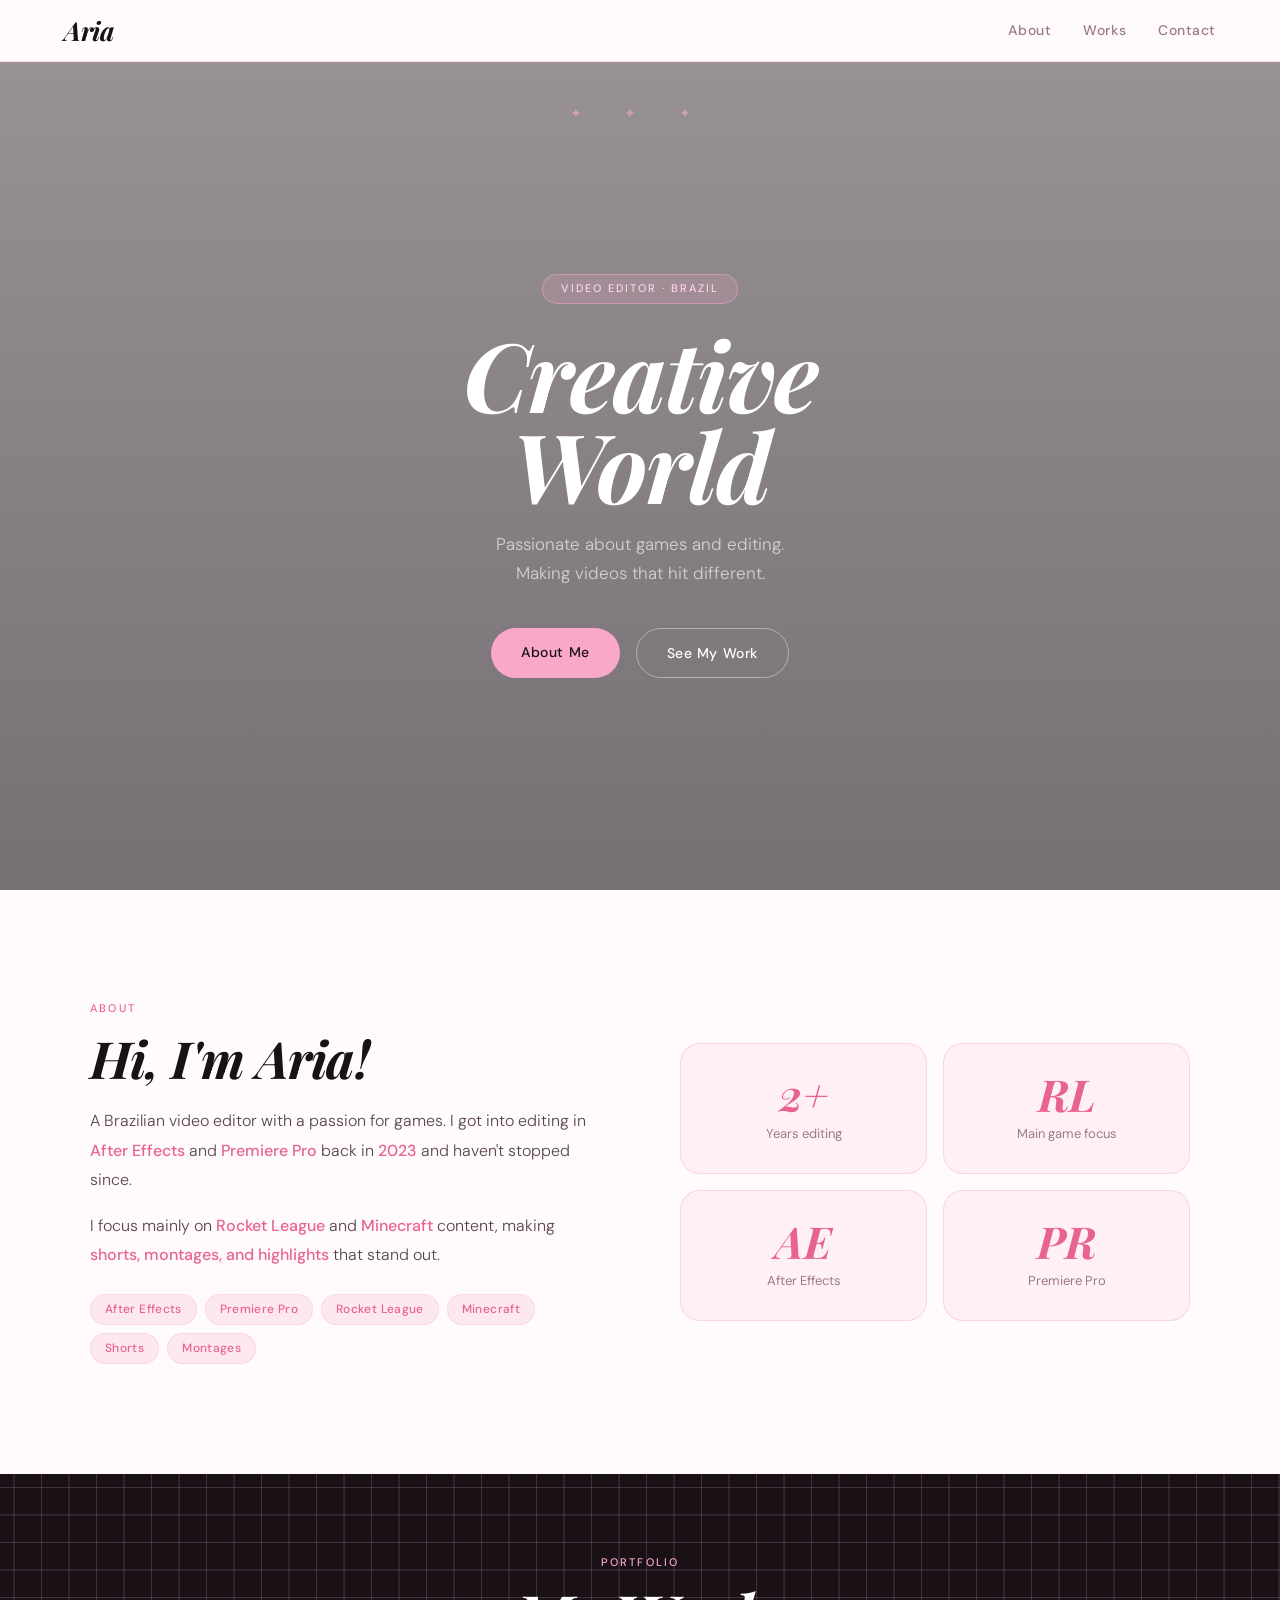
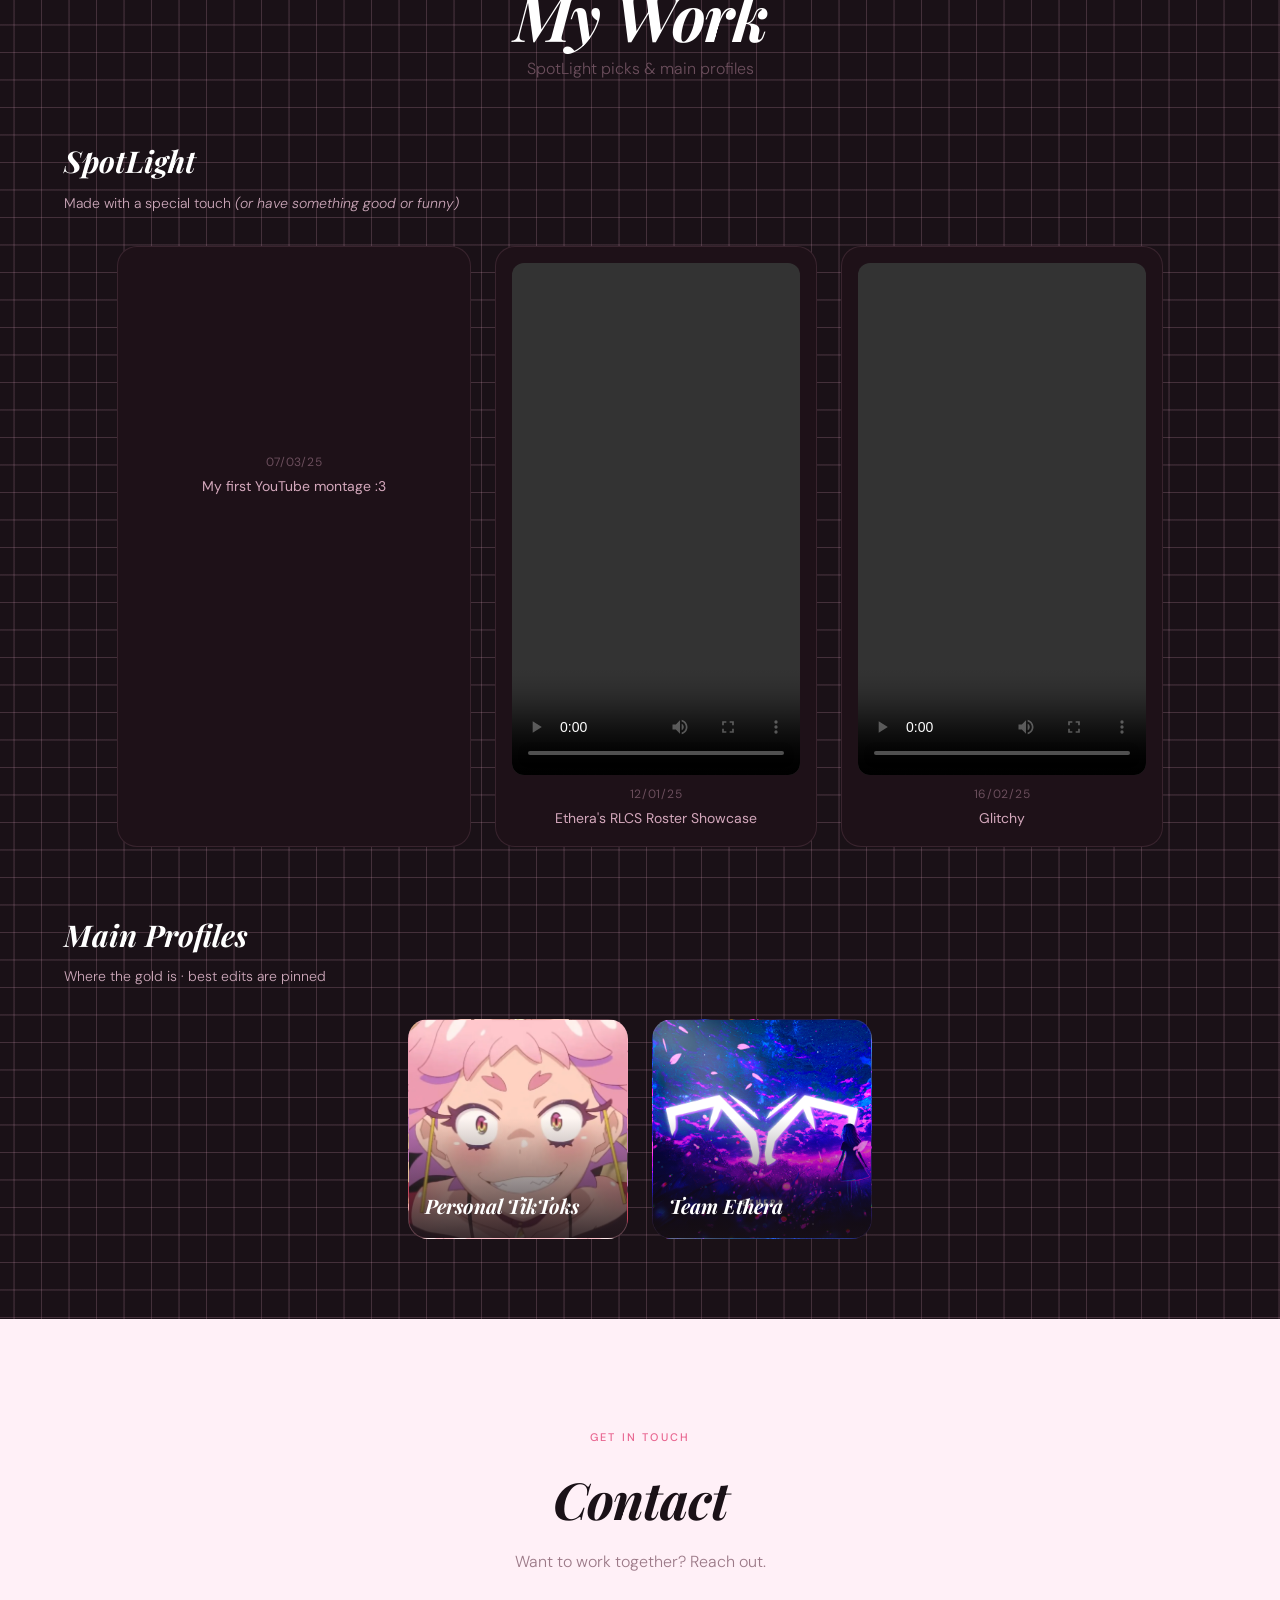
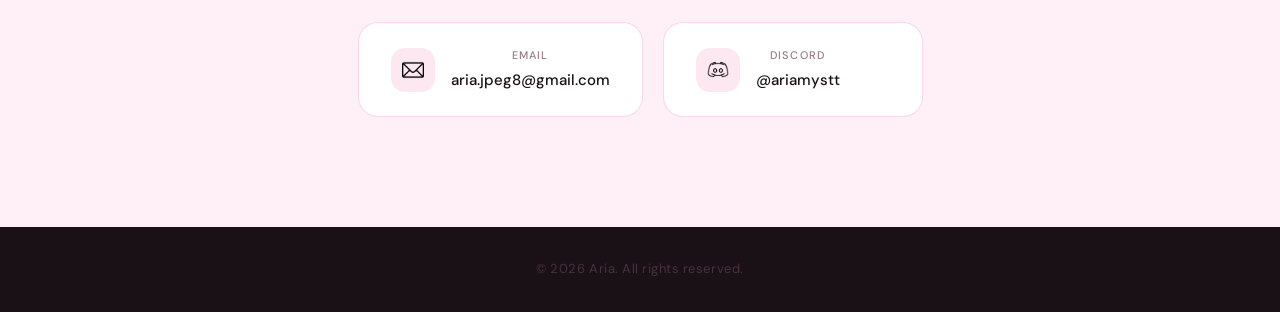
==== index.html @ 8d5d4ba6 "Fix title formatting in index.html and add new video files for personal projects" ====
<!DOCTYPE html>
<html lang="en">
<head>
  <meta charset="UTF-8">
  <meta name="viewport" content="width=device-width, initial-scale=1.0">
  <link rel="stylesheet" href="styles.css">
  <link href="https://fonts.googleapis.com/css2?family=Playfair+Display:ital,wght@0,400;0,700;1,400;1,700&family=DM+Sans:wght@300;400;500&display=swap" rel="stylesheet">
  <title>Aria - Video Editor Portfolio</title>
  <script defer src="app.js"></script>
</head>
<body>

  <nav>
    <span class="nav-logo">Aria</span>
    <div class="nav-links">
      <a href="#about">About</a>
      <a href="#works">Works</a>
      <a href="#contact">Contact</a>
    </div>
  </nav>

  <!-- HERO -->
  <section id="hero">
    <div class="hero-content">
      <span class="hero-eyebrow">Video Editor · Brazil</span>
      <h1>Creative<br><em>World</em></h1>
      <p>Passionate about games and editing.<br>Making videos that hit different.</p>
      <div class="hero-btns">
        <a href="#about" class="btn-primary">About Me</a>
        <a href="#works" class="btn-outline">See My Work</a>
      </div>
    </div>
  </section>

  <!-- ABOUT -->
  <section id="about">
    <div class="about-grid">
      <div class="about-text">
        <div class="section-label">About</div>
        <h2>Hi, I'm <em>Aria!</em></h2>
        <p>A Brazilian video editor with a passion for games. I got into editing in <strong>After Effects</strong> and <strong>Premiere Pro</strong> back in <strong>2023</strong> and haven't stopped since.</p>
        <p>I focus mainly on <strong>Rocket League</strong> and <strong>Minecraft</strong> content, making <strong>shorts, montages, and highlights</strong> that stand out.</p>
        <div class="about-tags">
          <span class="tag">After Effects</span>
          <span class="tag">Premiere Pro</span>
          <span class="tag">Rocket League</span>
          <span class="tag">Minecraft</span>
          <span class="tag">Shorts</span>
          <span class="tag">Montages</span>
        </div>
      </div>
      <div class="about-stats">
        <div class="stat-card">
          <div class="stat-num">2+</div>
          <div class="stat-label">Years editing</div>
        </div>
        <div class="stat-card">
          <div class="stat-num"><em>RL</em></div>
          <div class="stat-label">Main game focus</div>
        </div>
        <div class="stat-card">
          <div class="stat-num"><em>AE</em></div>
          <div class="stat-label">After Effects</div>
        </div>
        <div class="stat-card">
          <div class="stat-num"><em>PR</em></div>
          <div class="stat-label">Premiere Pro</div>
        </div>
      </div>
    </div>
  </section>

  <!-- WORKS -->
  <section id="works">

    <div class="works-header">
      <div class="section-label">Portfolio</div>
      <h2><em>My Work</em></h2>
      <p>SpotLight picks &amp; main profiles</p>
    </div>

    <!-- spotlight -->
    <div id="spotlight">
      <div class="spotlight-title"><em>SpotLight</em></div>
      <div class="spotlight-sub">Made with a special touch <em>(or have something good or funny)</em></div>
      <div class="videos-row">

        <div class="video-card">
          <iframe width="320" height="180"
            src="https://www.youtube.com/embed/_9OwTbi3t78?si=-EkUaDDNgH8vg-1v"
            title="YouTube video" frameborder="0"
            allow="accelerometer;autoplay;clipboard-write;encrypted-media;gyroscope;picture-in-picture"
            allowfullscreen></iframe>
          <div class="date">07/03/25</div>
          <div class="desc">My first YouTube montage :3</div>
        </div>

        <div class="video-card">
          <video width="288" height="512" controls>
            <source src="https://github.com/aria-jpeg/video-editing-portifolio/raw/refs/heads/main/resources/rl-vids/ethera/12-01-25.mp4">
          </video>
          <div class="date">12/01/25</div>
          <div class="desc">Ethera's RLCS Roster Showcase</div>
        </div>

        <div class="video-card">
          <video width="288" height="512" controls>
            <source src="https://github.com/aria-jpeg/editor-portfolio/raw/refs/heads/main/resources/rl-vids/personal/16-02-25.mp4">
          </video>
          <div class="date">16/02/25</div>
          <div class="desc">Glitchy</div>
        </div>

      </div>
    </div>

    <!-- profiles -->
    <div class="profiles-section">
      <div class="profiles-title"><em>Main Profiles</em></div>
      <div class="profiles-sub">Where the gold is · best edits are pinned</div>
      <div class="profiles-row">
        <a href="works/rl/personal.html" class="profile-btn" style="background-image:url(images/pfp.png)">
          <span class="profile-label">Personal TikToks</span>
        </a>
        <a href="works/rl/ethera.html" class="profile-btn" style="background-image:url(images/ethera_icon.png)">
          <span class="profile-label">Team Ethera</span>
        </a>
      </div>
    </div>

  </section>

  <!-- CONTACT -->
  <section id="contact">
    <div class="section-label">Get in touch</div>
    <h2><em>Contact</em></h2>
    <p class="contact-sub">Want to work together? Reach out.</p>
    <div class="contact-cards">

      <div class="contact-card">
        <div class="contact-icon">
          <img src="images/mail.png" alt="Email icon">
        </div>
        <div class="contact-info">
          <div class="label">Email</div>
          <div class="value">aria.jpeg8@gmail.com</div>
        </div>
      </div>

      <div class="contact-card">
        <div class="contact-icon">
          <img src="images/discord.webp" alt="Discord icon">
        </div>
        <div class="contact-info">
          <div class="label">Discord</div>
          <div class="value">@ariamystt</div>
        </div>
      </div>

    </div>
  </section>

  <footer>
    <p>&copy; <span id="yr"></span> Aria. All rights reserved.</p>
  </footer>

  <script>document.getElementById('yr').textContent = new Date().getFullYear();</script>

</body>
</html>
---- styles.css ----
@import url('https://fonts.googleapis.com/css2?family=Playfair+Display:ital,wght@0,400;0,700;1,400;1,700&family=DM+Sans:wght@300;400;500&display=swap');

*{margin:0;padding:0;box-sizing:border-box}

:root{
  --pink:#f9a8c9;
  --pink-soft:#fde8f2;
  --pink-deep:#e8648f;
  --pink-pale:#fff0f7;
  --black:#1a1117;
  --black2:#2e2029;
  --white:#fffbfd;
  --grid-color:rgba(233,170,200,0.2);
  --text-muted:#9c7a88;
}

body{
  font-family:'DM Sans',sans-serif;
  background:var(--white);
  color:var(--black);
  overflow-x:hidden;
  line-height:1.6;
}

/* ── NAV ─────────────────────────────────────────────── */

nav{
  position:sticky;
  top:0;
  z-index:100;
  background:rgba(255,251,253,0.92);
  backdrop-filter:blur(12px);
  border-bottom:1px solid rgba(249,168,201,0.35);
  display:flex;
  align-items:center;
  justify-content:space-between;
  padding:0 5%;
  height:62px;
}

.nav-logo{
  font-family:'Playfair Display',serif;
  font-style:italic;
  font-size:26px;
  font-weight:700;
  color:var(--black);
  letter-spacing:-0.5px;
}

.nav-links{
  display:flex;
  gap:2rem;
  align-items:center;
}

.nav-links a{
  color:var(--text-muted);
  font-size:14px;
  font-weight:500;
  text-decoration:none;
  letter-spacing:.04em;
  transition:color .2s;
}

.nav-links a:hover{color:var(--pink-deep)}

/* ── HERO ────────────────────────────────────────────── */

#hero{
  min-height:92vh;
  display:flex;
  align-items:center;
  justify-content:center;
  text-align:center;
  background:url('https://github.com/aria-jpeg/video-editing-portifolio/raw/refs/heads/main/images/hero-1.gif') no-repeat center center/cover;
  position:relative;
}

#hero::after{
  content:'';
  position:absolute;
  inset:0;
  background:linear-gradient(to bottom,rgba(26,17,23,.45) 0%,rgba(26,17,23,.6) 100%);
}

/* decorative bow / sparkle dots */
#hero::before{
  content:'✦  ✦  ✦';
  position:absolute;
  top:2.5rem;
  left:50%;
  transform:translateX(-50%);
  color:rgba(249,168,201,.6);
  font-size:14px;
  letter-spacing:1.2rem;
  z-index:1;
}

.hero-content{
  position:relative;
  z-index:1;
  max-width:780px;
  padding:2rem;
}

.hero-eyebrow{
  display:inline-block;
  background:rgba(249,168,201,.18);
  border:1px solid rgba(249,168,201,.5);
  color:#fcd5e9;
  font-size:11px;
  font-weight:500;
  letter-spacing:.18em;
  text-transform:uppercase;
  padding:5px 18px;
  border-radius:100px;
  margin-bottom:1.5rem;
}

.hero-content h1{
  font-family:'Playfair Display',serif;
  font-style:italic;
  font-size:clamp(44px,8vw,96px);
  font-weight:700;
  color:#fff;
  line-height:.95;
  margin-bottom:1.25rem;
  letter-spacing:-2px;
}

.hero-content p{
  font-size:17px;
  color:rgba(255,255,255,.65);
  margin-bottom:2.5rem;
  font-weight:300;
  line-height:1.7;
}

.hero-btns{
  display:flex;
  gap:1rem;
  justify-content:center;
  flex-wrap:wrap;
}

.btn-primary{
  background:var(--pink);
  color:var(--black);
  border:none;
  padding:13px 30px;
  border-radius:100px;
  font-family:'DM Sans',sans-serif;
  font-weight:500;
  font-size:14px;
  letter-spacing:.04em;
  cursor:pointer;
  transition:all .2s;
  text-decoration:none;
  display:inline-block;
}

.btn-primary:hover{
  background:var(--pink-deep);
  color:#fff;
  transform:translateY(-2px);
}

.btn-outline{
  background:transparent;
  color:#fff;
  border:1px solid rgba(255,255,255,.4);
  padding:13px 30px;
  border-radius:100px;
  font-family:'DM Sans',sans-serif;
  font-weight:500;
  font-size:14px;
  letter-spacing:.04em;
  cursor:pointer;
  transition:all .2s;
  text-decoration:none;
  display:inline-block;
}

.btn-outline:hover{
  border-color:var(--pink);
  color:var(--pink);
  transform:translateY(-2px);
}

/* ── ABOUT ───────────────────────────────────────────── */

#about{
  padding:110px 5%;
  background:var(--white);
}

.section-label{
  font-size:11px;
  font-weight:500;
  letter-spacing:.2em;
  text-transform:uppercase;
  color:var(--pink-deep);
  margin-bottom:.75rem;
}

.about-grid{
  display:grid;
  grid-template-columns:1fr 1fr;
  gap:5rem;
  align-items:center;
  max-width:1100px;
  margin:0 auto;
}

.about-text h2{
  font-family:'Playfair Display',serif;
  font-style:italic;
  font-size:clamp(34px,4vw,56px);
  font-weight:700;
  letter-spacing:-1px;
  margin-bottom:1.25rem;
  line-height:1.1;
  color:var(--black);
}

.about-text p{
  font-size:16px;
  line-height:1.85;
  color:#5a4450;
  margin-bottom:1rem;
  font-weight:300;
}

.about-text strong{
  color:var(--pink-deep);
  font-weight:500;
}

.about-tags{
  display:flex;
  flex-wrap:wrap;
  gap:.5rem;
  margin-top:1.5rem;
}

.tag{
  background:var(--pink-soft);
  color:var(--pink-deep);
  font-size:12px;
  font-weight:500;
  padding:5px 14px;
  border-radius:100px;
  letter-spacing:.03em;
  border:1px solid rgba(232,100,143,.15);
}

.about-stats{
  display:grid;
  grid-template-columns:1fr 1fr;
  gap:1rem;
}

.stat-card{
  background:var(--pink-pale);
  border:1px solid rgba(249,168,201,.4);
  border-radius:20px;
  padding:1.75rem 1.5rem;
  text-align:center;
}

.stat-num{
  font-family:'Playfair Display',serif;
  font-style:italic;
  font-size:44px;
  font-weight:700;
  color:var(--pink-deep);
  line-height:1;
}

.stat-label{
  font-size:13px;
  color:var(--text-muted);
  margin-top:.5rem;
  font-weight:400;
}

/* ── WORKS ───────────────────────────────────────────── */

#works{
  background:var(--black);
  background-image:
    linear-gradient(0deg,transparent 24%,var(--grid-color) 25%,var(--grid-color) 26%,transparent 27%,transparent 74%,var(--grid-color) 75%,var(--grid-color) 76%,transparent 77%,transparent),
    linear-gradient(90deg,transparent 24%,var(--grid-color) 25%,var(--grid-color) 26%,transparent 27%,transparent 74%,var(--grid-color) 75%,var(--grid-color) 76%,transparent 77%,transparent);
  background-size:55px 55px;
  padding:80px 5%;
}

.works-header{
  text-align:center;
  margin-bottom:3.5rem;
}

.works-header .section-label{color:var(--pink)}

.works-header h2{
  font-family:'Playfair Display',serif;
  font-style:italic;
  font-size:clamp(38px,5vw,68px);
  font-weight:700;
  color:#fff;
  letter-spacing:-1.5px;
  margin-bottom:.5rem;
  line-height:1;
}

.works-header p{
  color:#6b4e5c;
  font-size:16px;
  font-weight:300;
}

/* spotlight */

#spotlight{margin-bottom:4rem}

.spotlight-title{
  color:#fff;
  font-family:'Playfair Display',serif;
  font-style:italic;
  font-size:30px;
  font-weight:700;
  margin-bottom:.4rem;
}

.spotlight-sub{
  color:#cea9bb;
  font-size:14px;
  margin-bottom:2rem;
  font-weight:300;
}

.videos-row{
  display:flex;
  flex-wrap:wrap;
  justify-content:center;
  gap:1.5rem;
}

.video-card{
  background:#1e1118;
  border:1px solid rgba(249,168,201,.12);
  border-radius:20px;
  padding:1rem;
  text-align:center;
  transition:transform .3s,border-color .3s;
}

.video-card:hover{
  transform:translateY(-5px);
  border-color:rgba(249,168,201,.5);
}

.video-card iframe,
.video-card video{
  border-radius:12px;
  display:block;
}

.video-card .date{
  color:#6b4e5c;
  font-size:12px;
  margin-top:.6rem;
  letter-spacing:.06em;
}

.video-card .desc{
  color:#d4a8bc;
  font-size:14px;
  font-weight:400;
  margin-top:.2rem;
}

/* profiles */

.profiles-title{
  color:#fff;
  font-family:'Playfair Display',serif;
  font-style:italic;
  font-size:30px;
  font-weight:700;
  margin-bottom:.4rem;
}

.profiles-sub{
  color:#cea9bb;
  font-size:14px;
  margin-bottom:2rem;
  font-weight:300;
}

.profiles-row{
  display:flex;
  flex-wrap:wrap;
  justify-content:center;
  gap:1.5rem;
}

.profile-btn{
  width:220px;
  height:220px;
  border-radius:20px;
  border:1px solid rgba(249,168,201,.15);
  background-size:cover;
  background-position:center;
  display:flex;
  align-items:flex-end;
  cursor:pointer;
  overflow:hidden;
  position:relative;
  transition:transform .3s,border-color .3s;
  text-decoration:none;
}

.profile-btn::before{
  content:'';
  position:absolute;
  inset:0;
  background:linear-gradient(to top,rgba(26,17,23,.85) 0%,transparent 55%);
  z-index:0;
  transition:opacity .3s;
}

.profile-btn:hover{
  transform:scale(1.05);
  border-color:var(--pink);
}

.profile-label{
  position:relative;
  z-index:1;
  width:100%;
  padding:1rem;
  color:#fff;
  font-family:'Playfair Display',serif;
  font-style:italic;
  font-weight:700;
  font-size:20px;
}

/* ── CONTACT ─────────────────────────────────────────── */

#contact{
  padding:110px 5%;
  text-align:center;
  background:var(--pink-pale);
}

#contact h2{
  font-family:'Playfair Display',serif;
  font-style:italic;
  font-size:clamp(34px,4vw,56px);
  font-weight:700;
  letter-spacing:-1px;
  margin-bottom:.5rem;
  color:var(--black);
}

#contact .contact-sub{
  color:var(--text-muted);
  font-size:16px;
  margin-bottom:3rem;
  font-weight:300;
}

.contact-cards{
  display:flex;
  justify-content:center;
  gap:1.25rem;
  flex-wrap:wrap;
}

.contact-card{
  background:#fff;
  border:1px solid rgba(249,168,201,.45);
  border-radius:20px;
  padding:1.5rem 2rem;
  display:flex;
  align-items:center;
  gap:1rem;
  min-width:260px;
  transition:border-color .2s,transform .2s;
}

.contact-card:hover{
  border-color:var(--pink-deep);
  transform:translateY(-2px);
}

.contact-icon{
  width:44px;
  height:44px;
  border-radius:14px;
  background:var(--pink-soft);
  display:flex;
  align-items:center;
  justify-content:center;
  flex-shrink:0;
}

.contact-icon img{
  width:22px;
  height:22px;
  object-fit:contain;
}

.contact-info .label{
  font-size:11px;
  font-weight:500;
  letter-spacing:.1em;
  text-transform:uppercase;
  color:var(--text-muted);
  margin-bottom:.2rem;
}

.contact-info .value{
  font-size:15px;
  font-weight:500;
  color:var(--black);
}

/* ── FOOTER ──────────────────────────────────────────── */

footer{
  background:var(--black);
  color:#4a3040;
  text-align:center;
  padding:2rem;
  font-size:13px;
  letter-spacing:.04em;
}

/* ── RESPONSIVE ──────────────────────────────────────── */

@media(max-width:700px){
  .about-grid{grid-template-columns:1fr}
  .about-stats{grid-template-columns:1fr 1fr}
  nav{padding:0 1rem}
  .nav-links{gap:1.2rem}
  #about,#contact{padding:60px 5%}
  #works{padding:60px 5%}
}
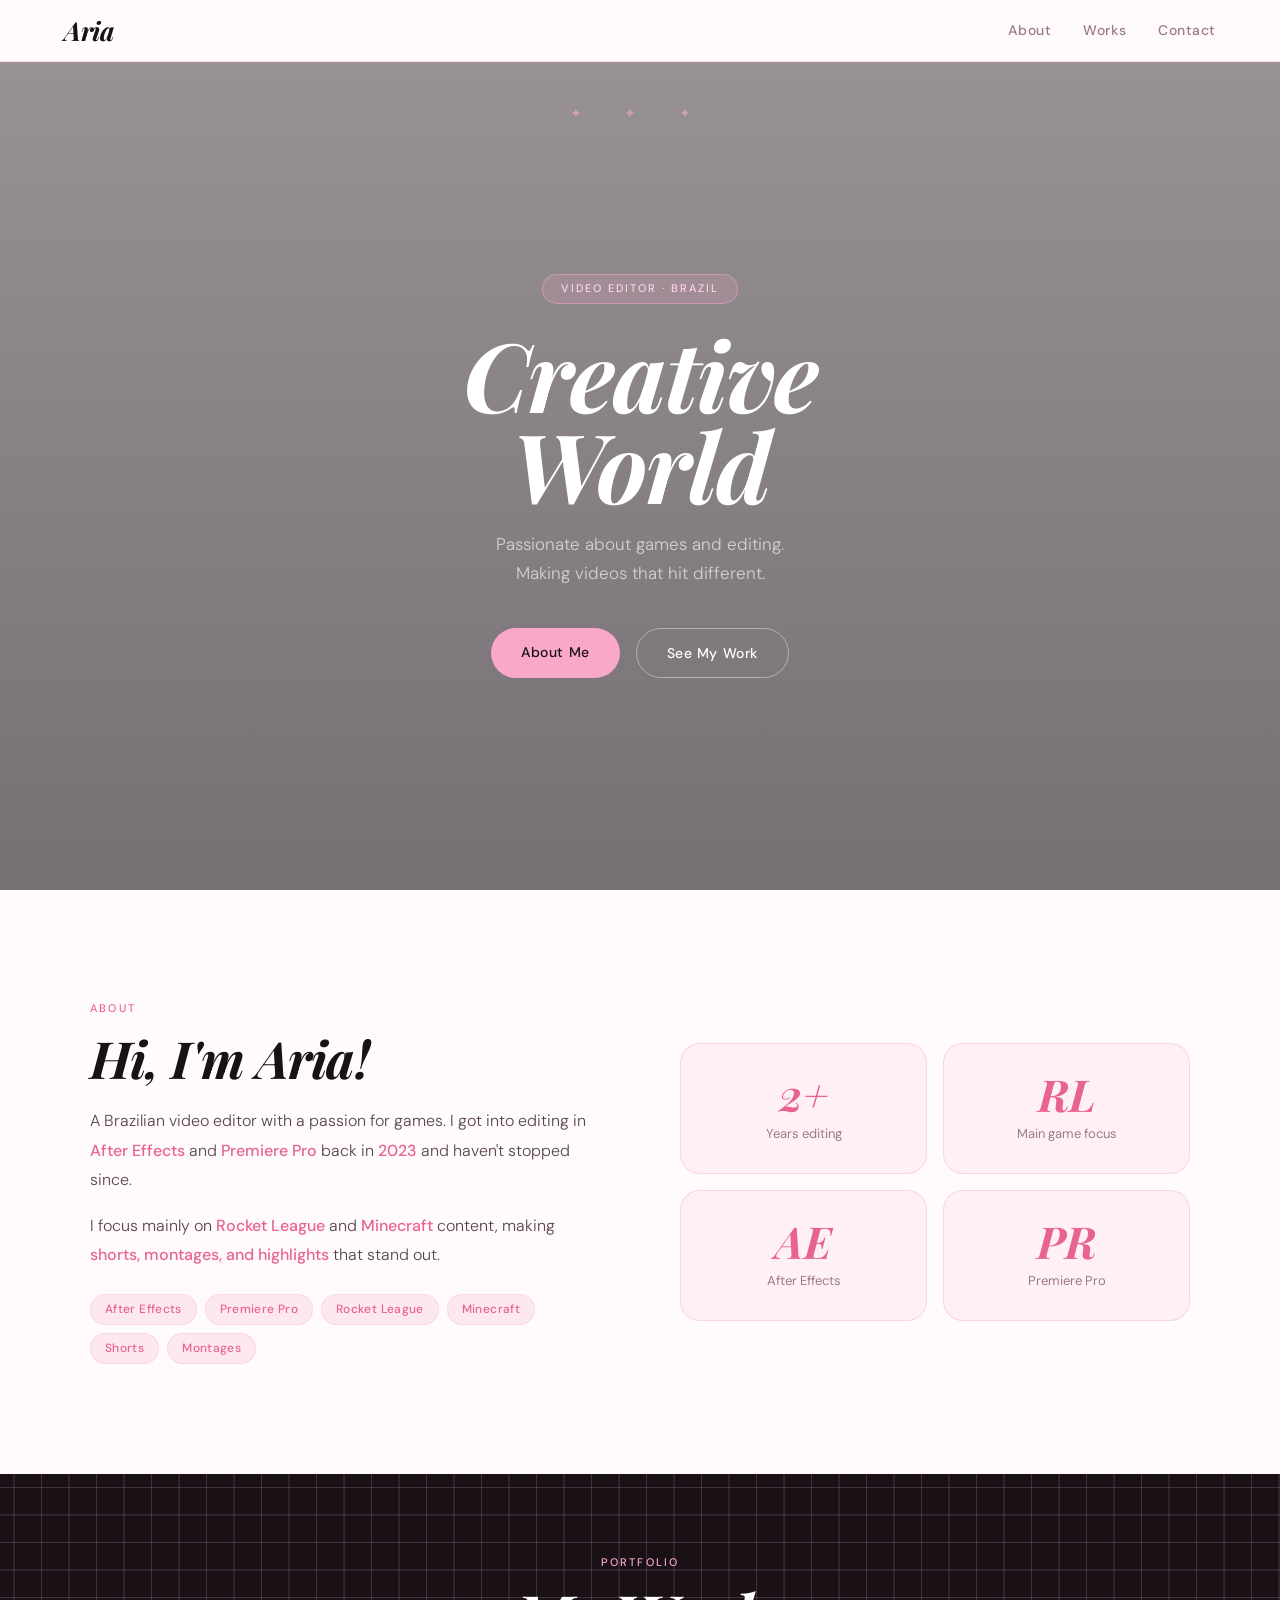
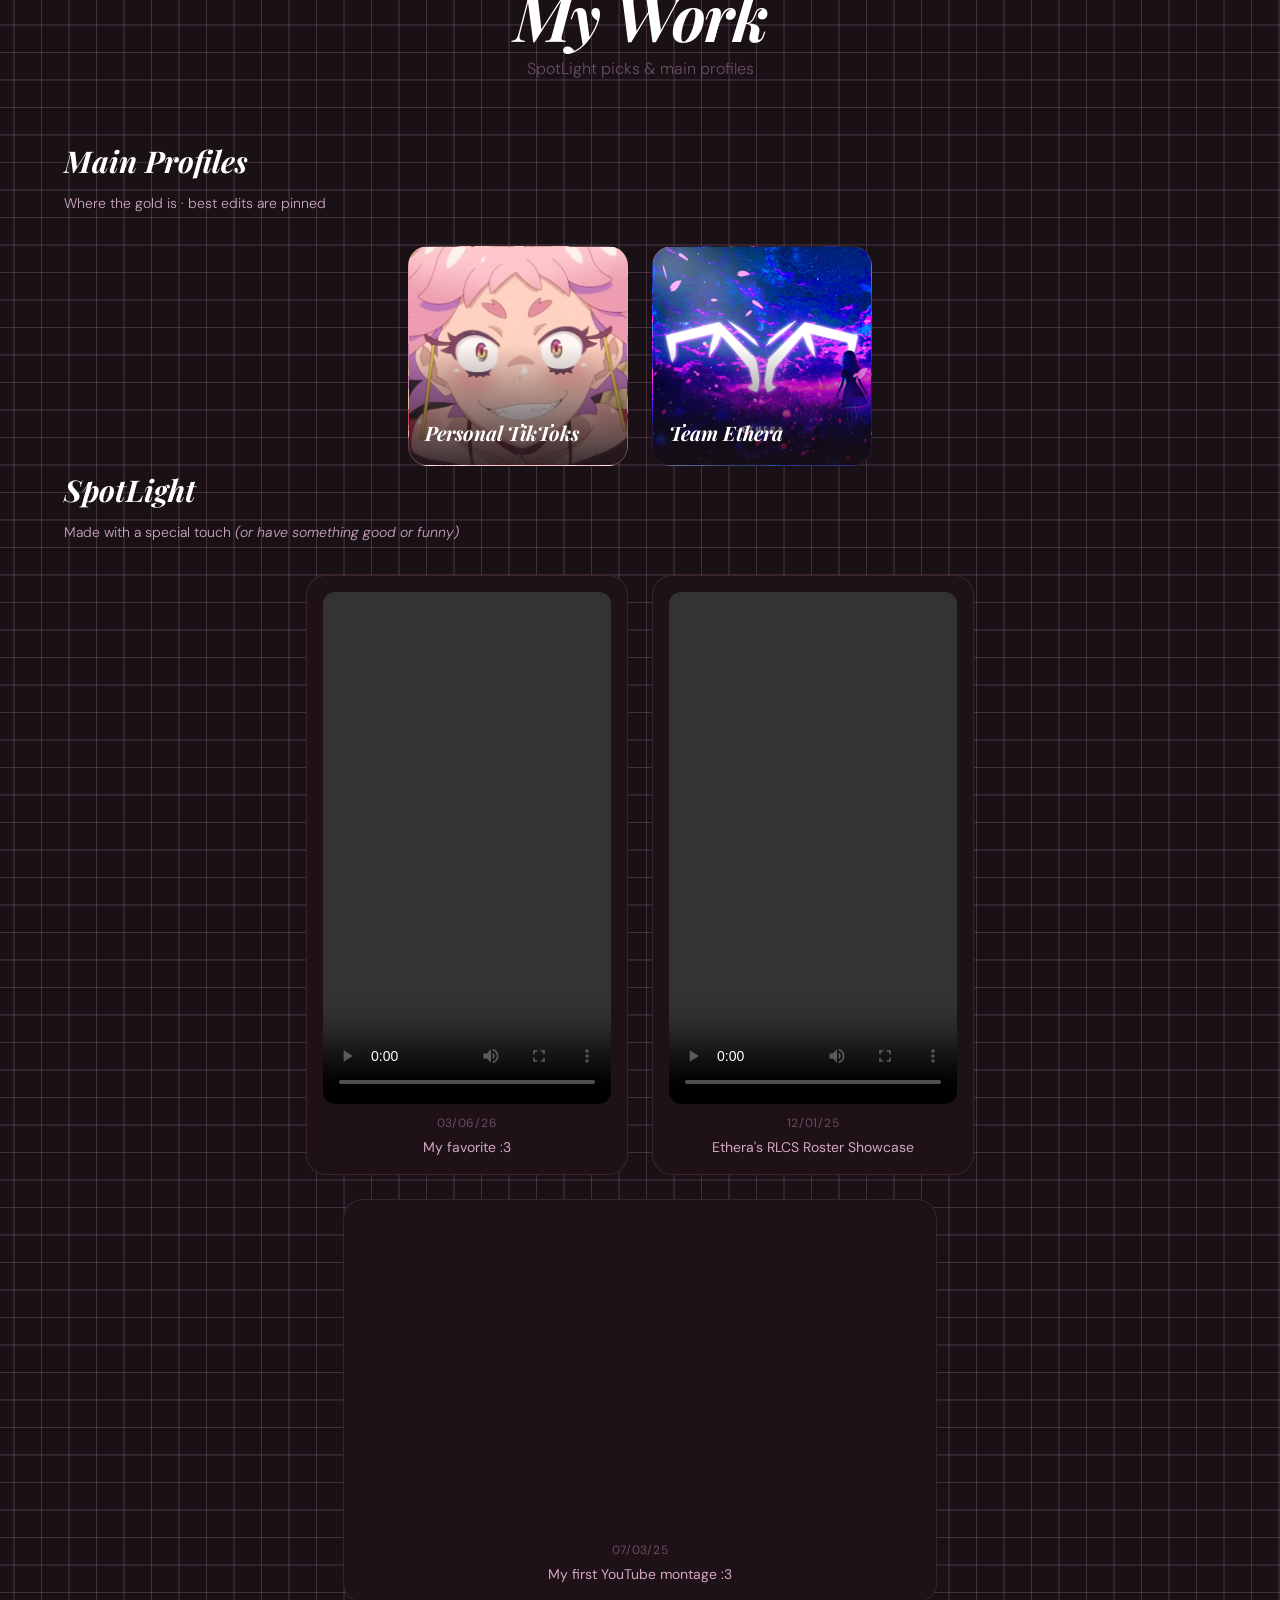
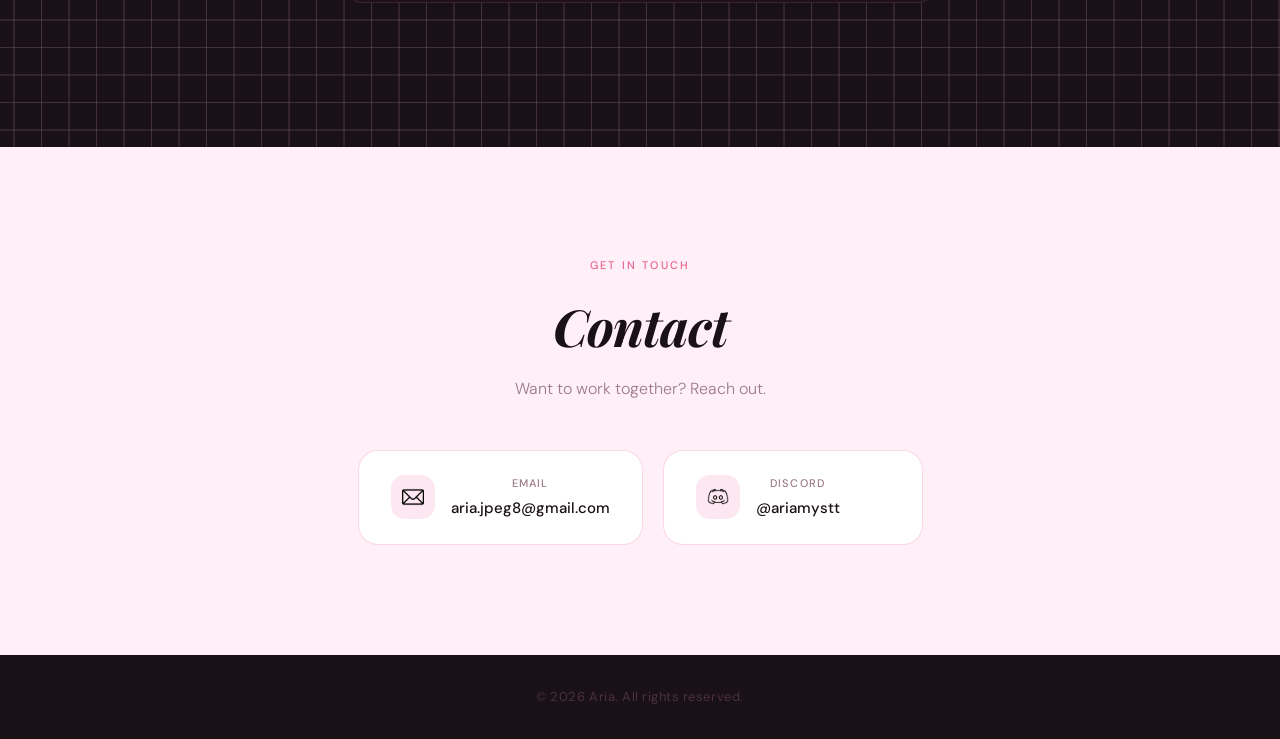
==== commit 49c09294: "Add new video profiles and update existing video sources and descriptions in personal.html and index" ====
--- a/index.html
+++ b/index.html
@@ -72,47 +72,12 @@
 
   <!-- WORKS -->
   <section id="works">
-
     <div class="works-header">
       <div class="section-label">Portfolio</div>
       <h2><em>My Work</em></h2>
       <p>SpotLight picks &amp; main profiles</p>
     </div>
 
-    <!-- spotlight -->
-    <div id="spotlight">
-      <div class="spotlight-title"><em>SpotLight</em></div>
-      <div class="spotlight-sub">Made with a special touch <em>(or have something good or funny)</em></div>
-      <div class="videos-row">
-
-        <div class="video-card">
-          <iframe width="320" height="180"
-            src="https://www.youtube.com/embed/_9OwTbi3t78?si=-EkUaDDNgH8vg-1v"
-            title="YouTube video" frameborder="0"
-            allow="accelerometer;autoplay;clipboard-write;encrypted-media;gyroscope;picture-in-picture"
-            allowfullscreen></iframe>
-          <div class="date">07/03/25</div>
-          <div class="desc">My first YouTube montage :3</div>
-        </div>
-
-        <div class="video-card">
-          <video width="288" height="512" controls>
-            <source src="https://github.com/aria-jpeg/video-editing-portifolio/raw/refs/heads/main/resources/rl-vids/ethera/12-01-25.mp4">
-          </video>
-          <div class="date">12/01/25</div>
-          <div class="desc">Ethera's RLCS Roster Showcase</div>
-        </div>
-
-        <div class="video-card">
-          <video width="288" height="512" controls>
-            <source src="https://github.com/aria-jpeg/editor-portfolio/raw/refs/heads/main/resources/rl-vids/personal/16-02-25.mp4">
-          </video>
-          <div class="date">16/02/25</div>
-          <div class="desc">Glitchy</div>
-        </div>
-
-      </div>
-    </div>
 
     <!-- profiles -->
     <div class="profiles-section">
@@ -128,6 +93,34 @@
       </div>
     </div>
 
+    <!-- spotlight -->
+    <div id="spotlight">
+      <div class="spotlight-title"><em>SpotLight</em></div>
+      <div class="spotlight-sub">Made with a special touch <em>(or have something good or funny)</em></div>
+      <div class="videos-row">
+        <div class="video-card">
+          <video width="288" height="512" controls>
+            <source src="https://github.com/AriaMystt/Editing-Portfolio/raw/refs/heads/main/resources/rl-vids/personal/03-06-2026.mp4">
+          </video>
+          <div class="date">03/06/26</div>
+          <div class="desc">My favorite :3</div>
+        </div>
+
+        <div class="video-card">
+          <video width="288" height="512" controls>
+            <source src="https://github.com/aria-jpeg/video-editing-portifolio/raw/refs/heads/main/resources/rl-vids/ethera/12-01-25.mp4">
+          </video>
+          <div class="date">12/01/25</div>
+          <div class="desc">Ethera's RLCS Roster Showcase</div>
+        </div>
+
+        <div class="video-card">
+          <iframe width="560" height="315" src="https://www.youtube-nocookie.com/embed/_9OwTbi3t78?si=dt-7EjVFsHb7SFbk" title="YouTube video player" frameborder="0" allow="accelerometer; autoplay; clipboard-write; encrypted-media; gyroscope; picture-in-picture; web-share" referrerpolicy="strict-origin-when-cross-origin" allowfullscreen></iframe>
+          <div class="date">07/03/25</div>
+          <div class="desc">My first YouTube montage :3</div>
+        </div>
+      </div>
+    </div>
   </section>
 
   <!-- CONTACT -->
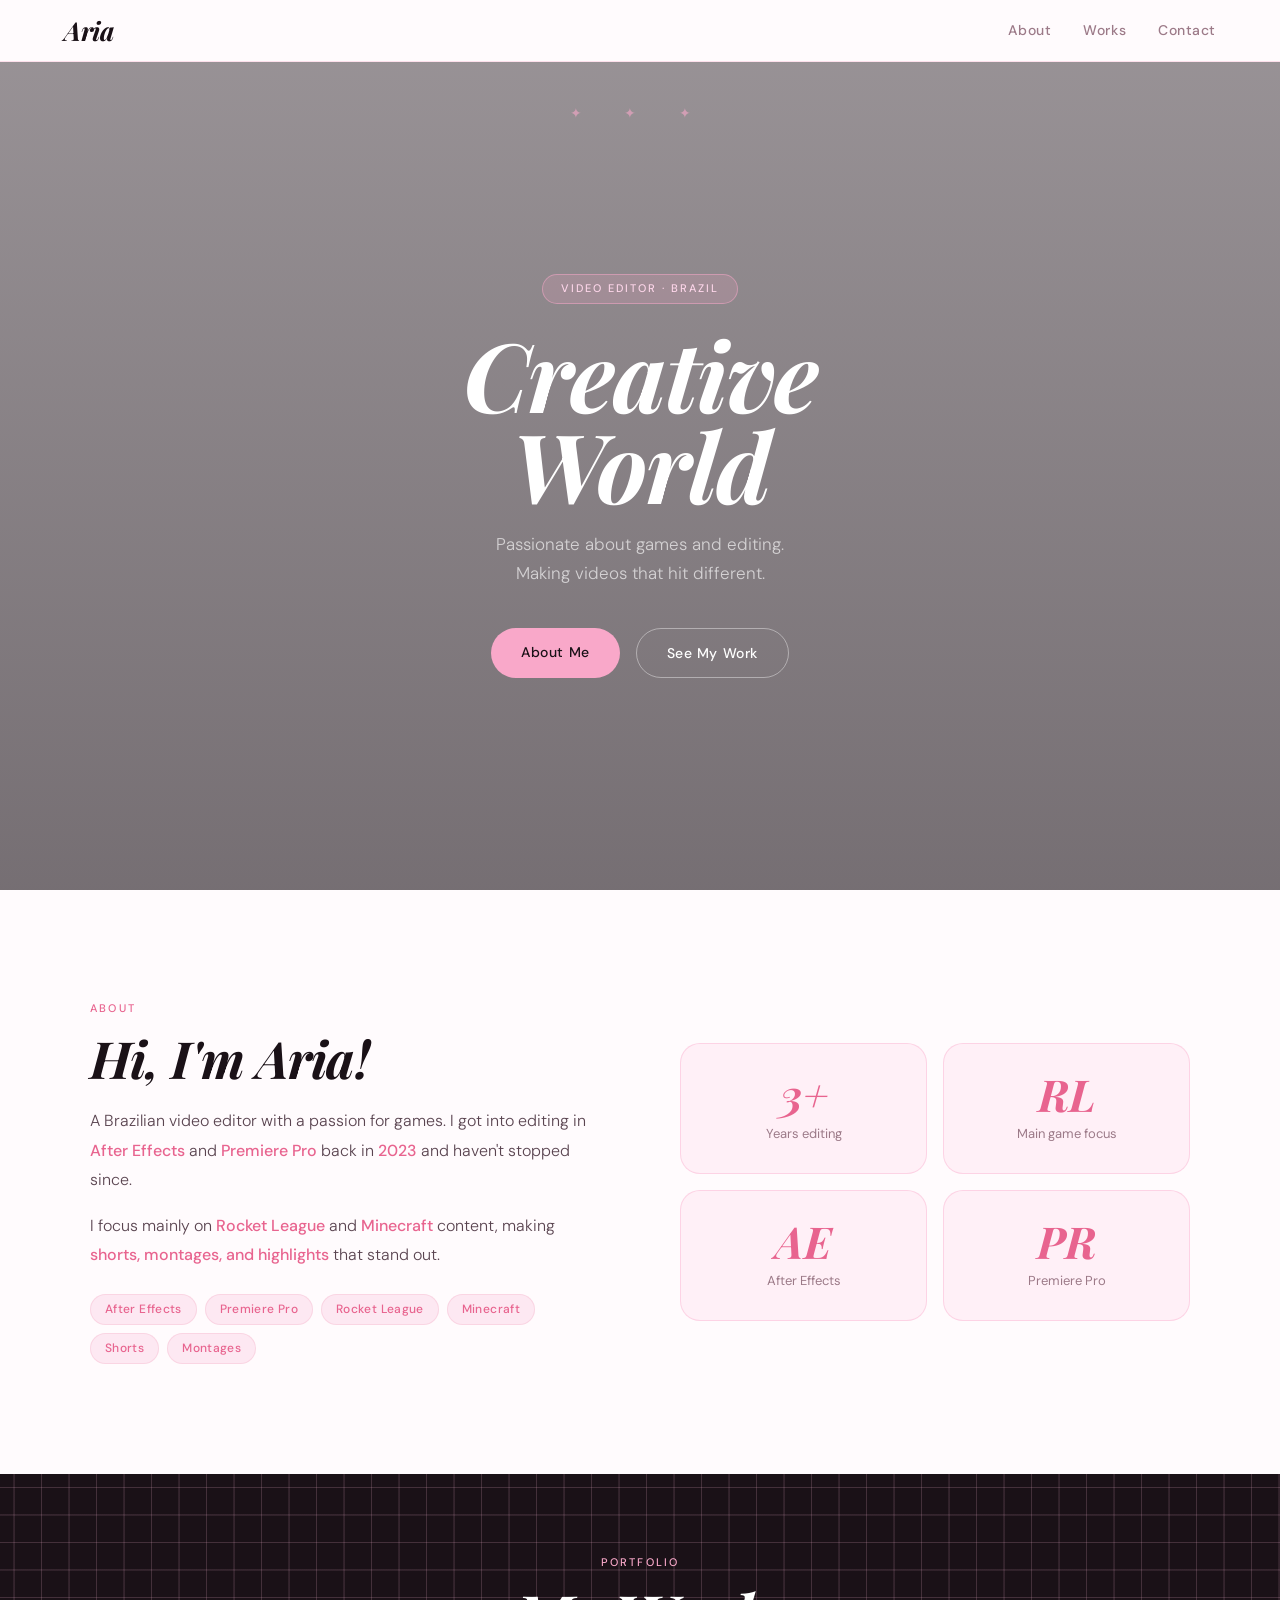
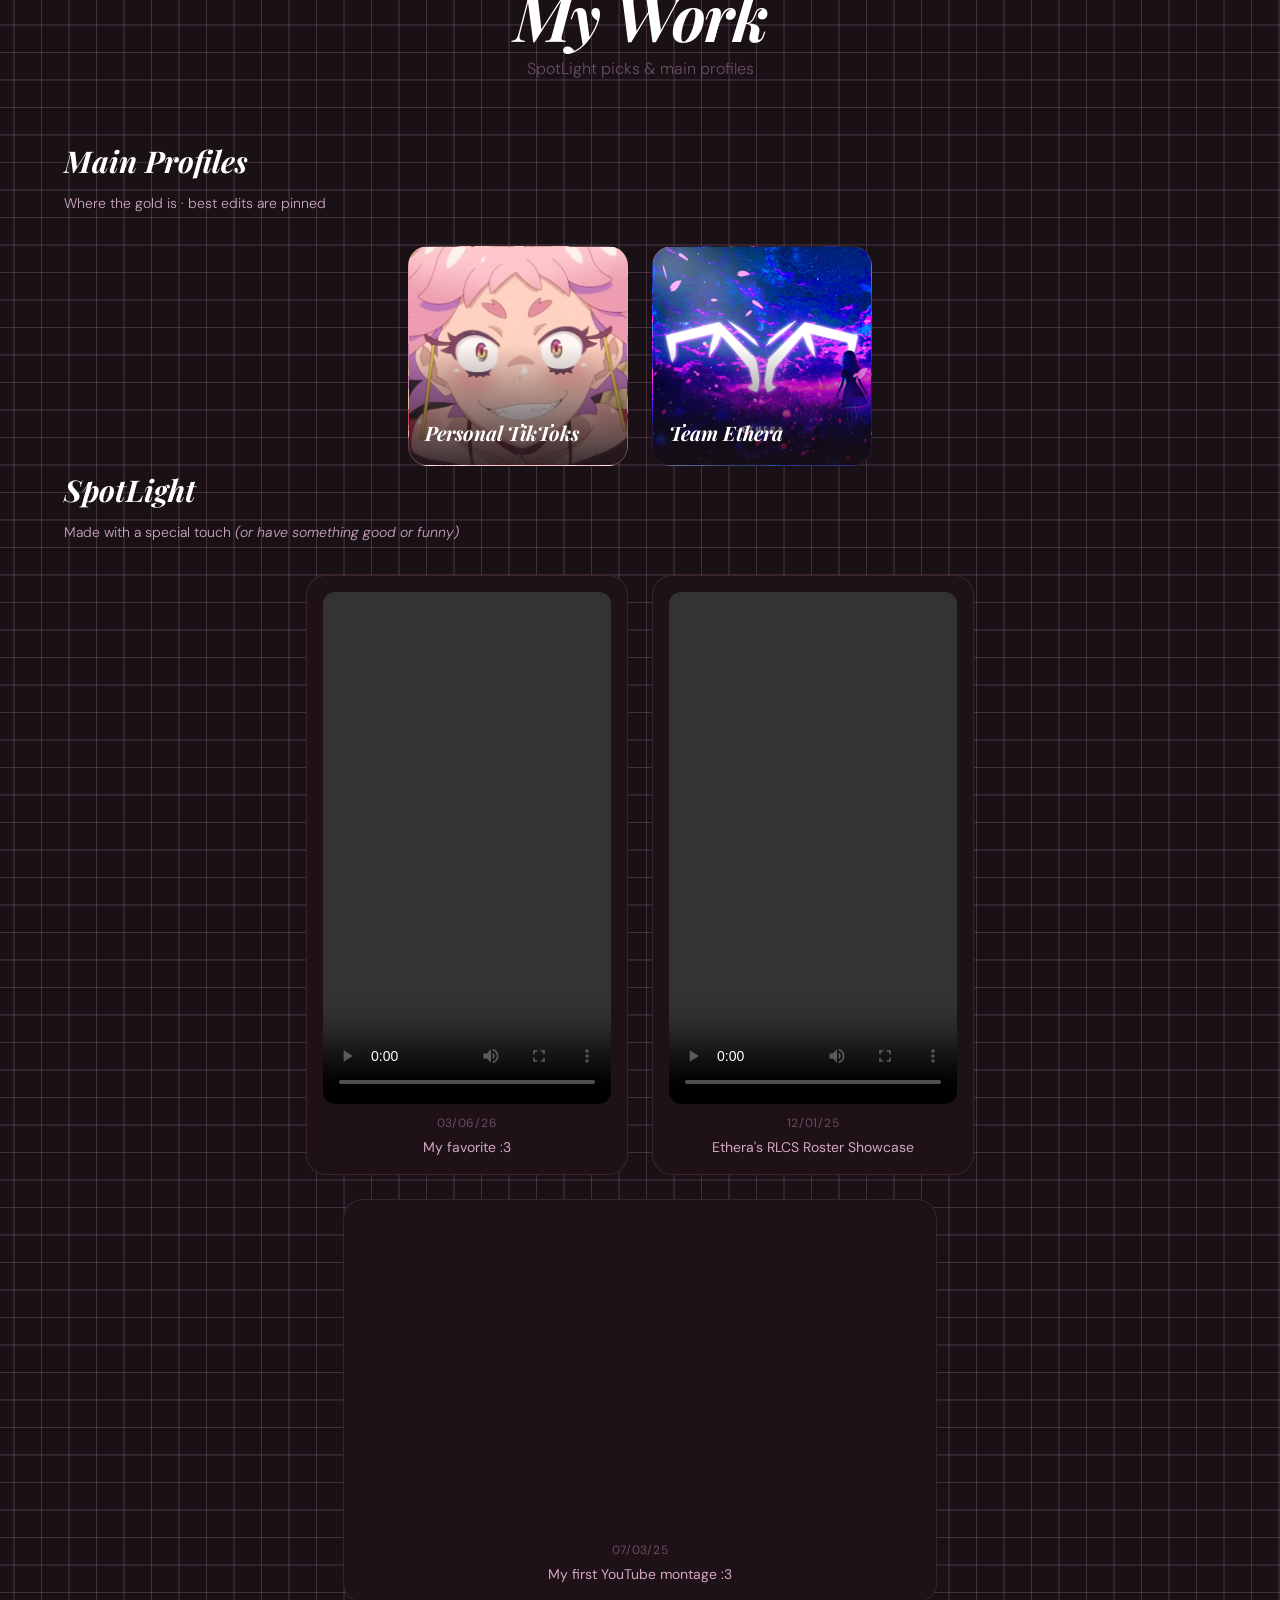
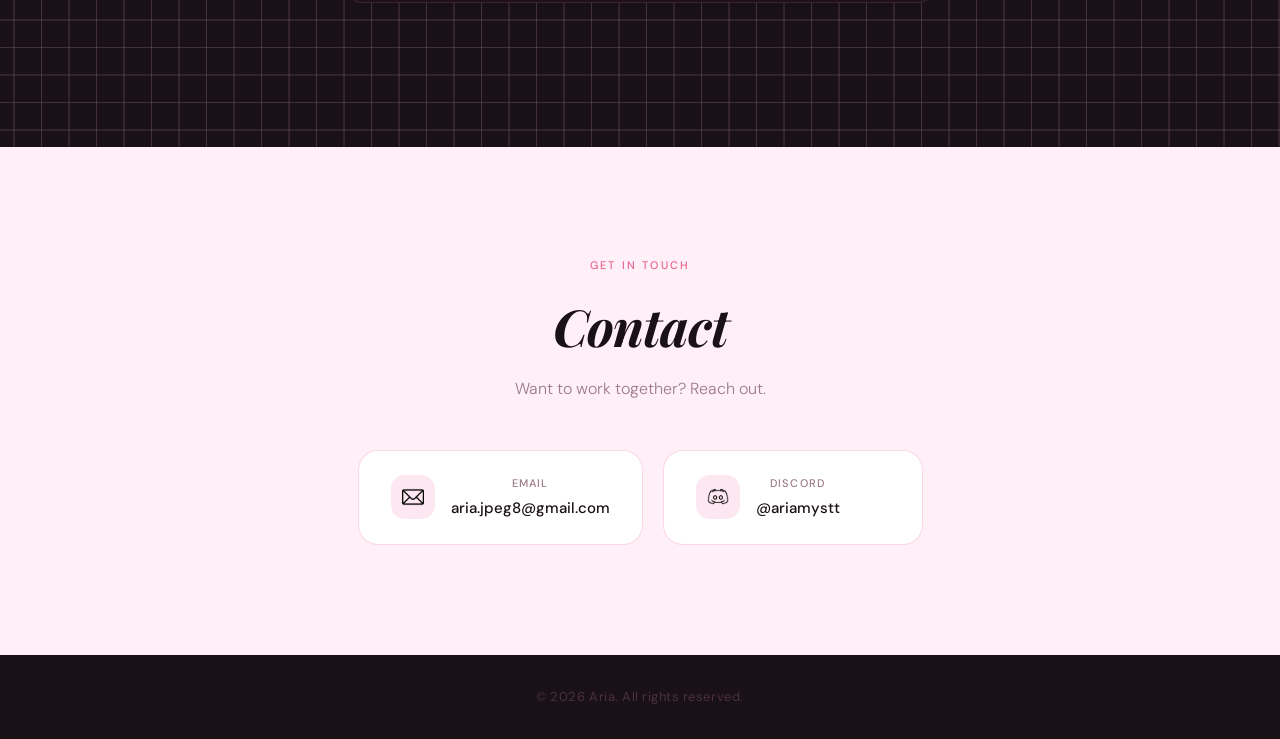
==== commit 1259c5a8: "Update years of editing experience from 2+ to 3+ in index.html" ====
--- a/index.html
+++ b/index.html
@@ -51,7 +51,7 @@
       </div>
       <div class="about-stats">
         <div class="stat-card">
-          <div class="stat-num">2+</div>
+          <div class="stat-num">3+</div>
           <div class="stat-label">Years editing</div>
         </div>
         <div class="stat-card">
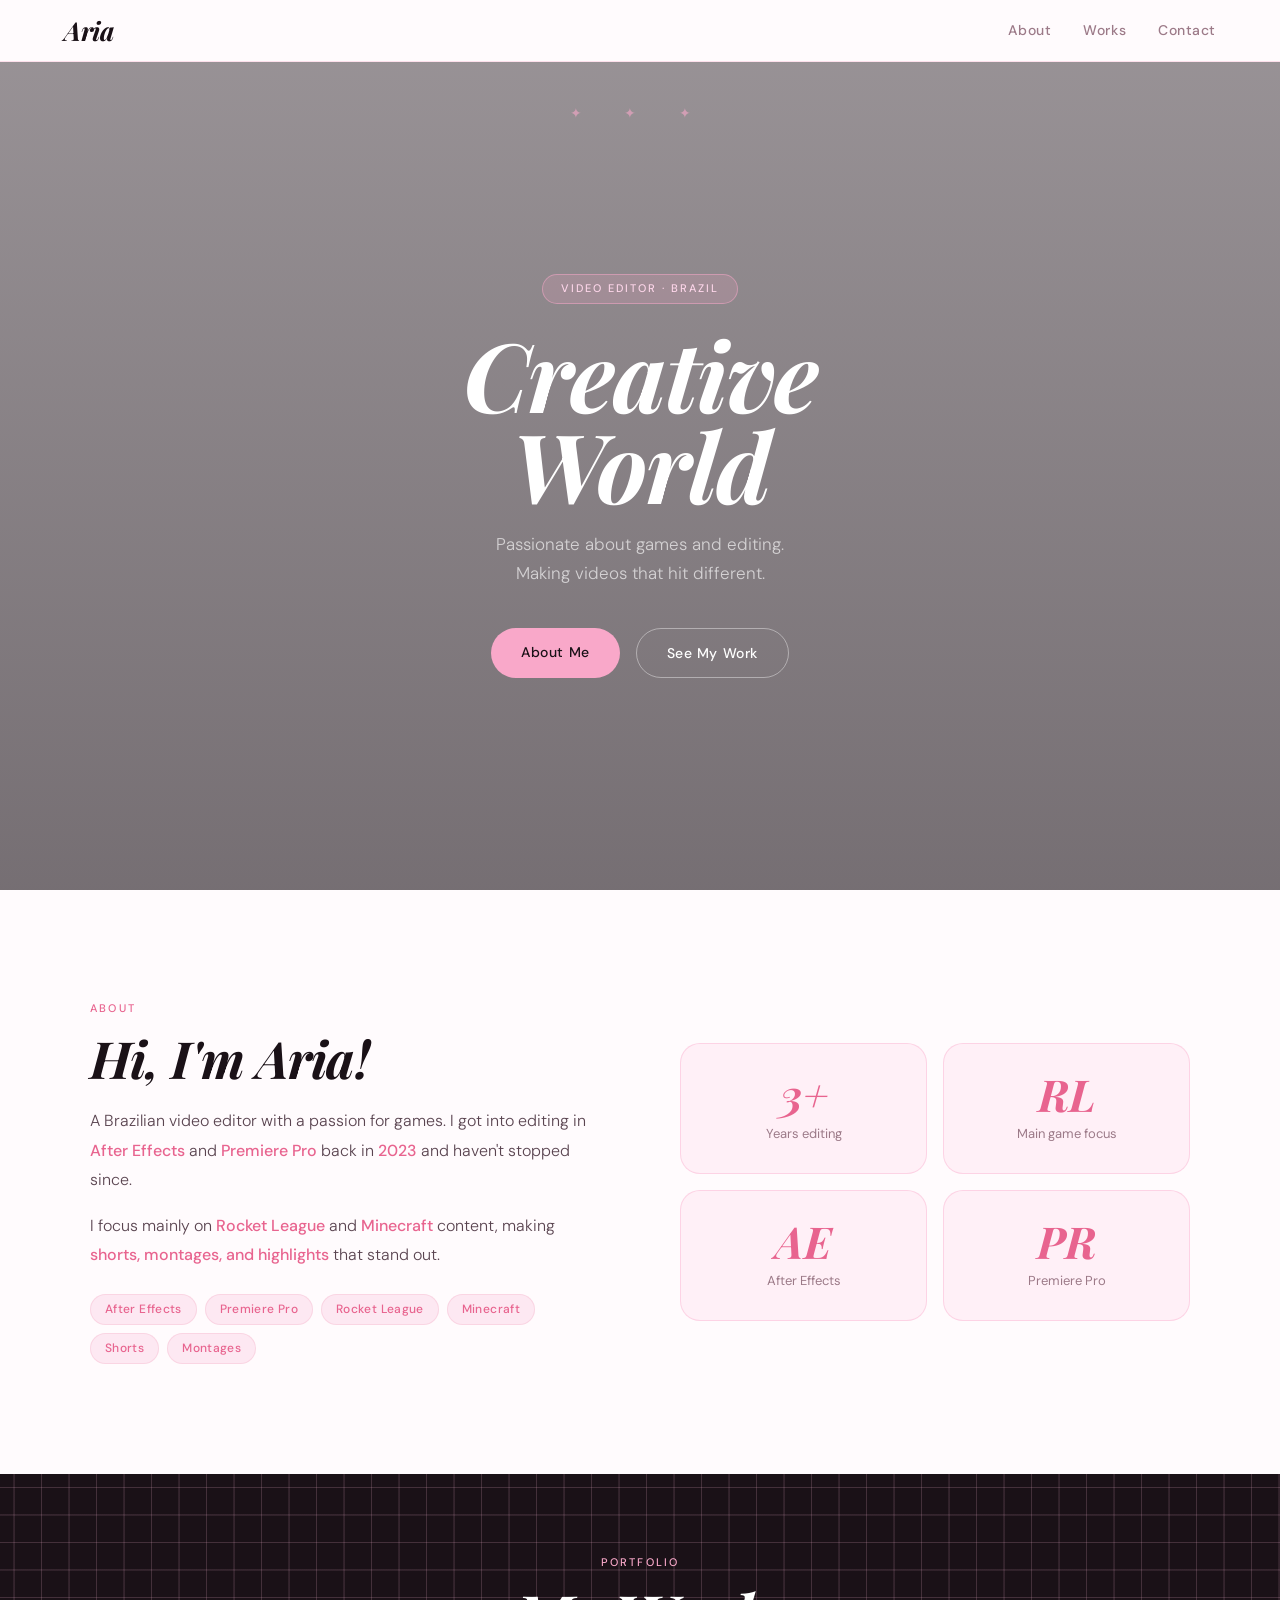
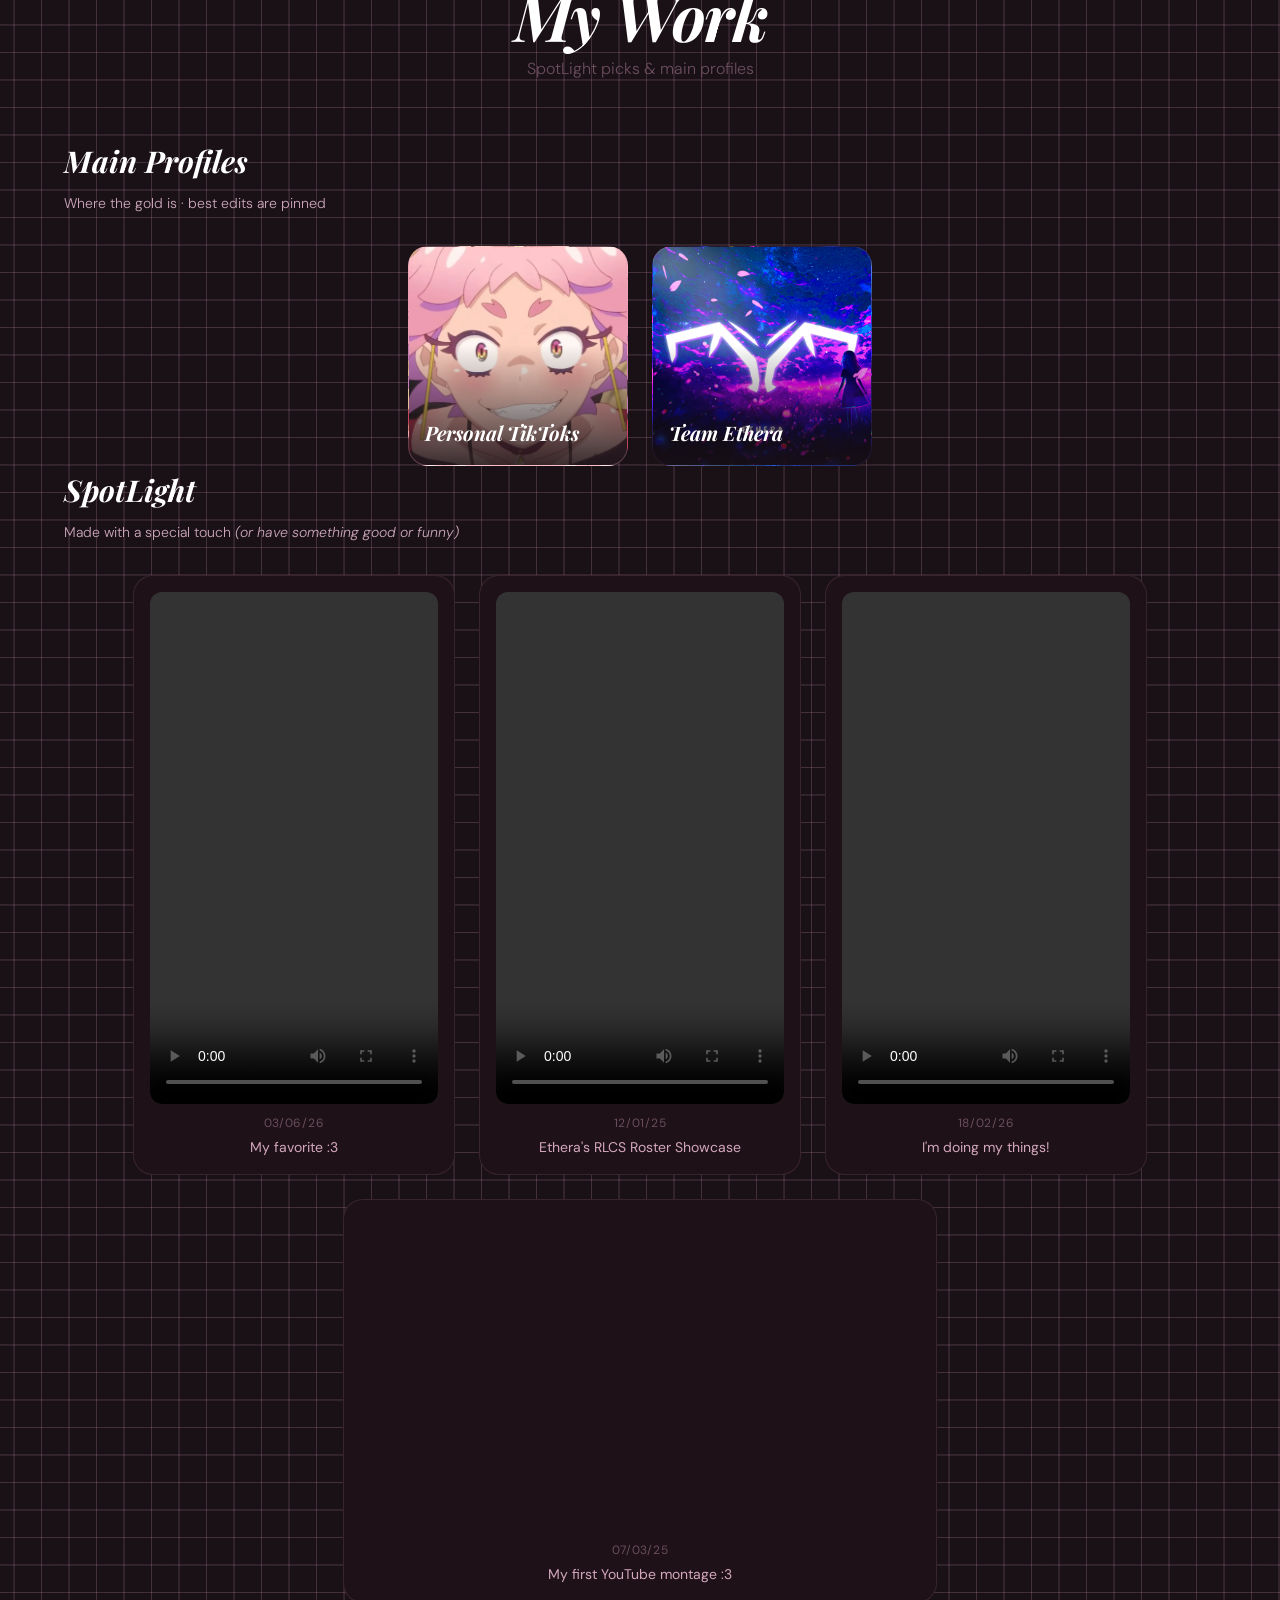
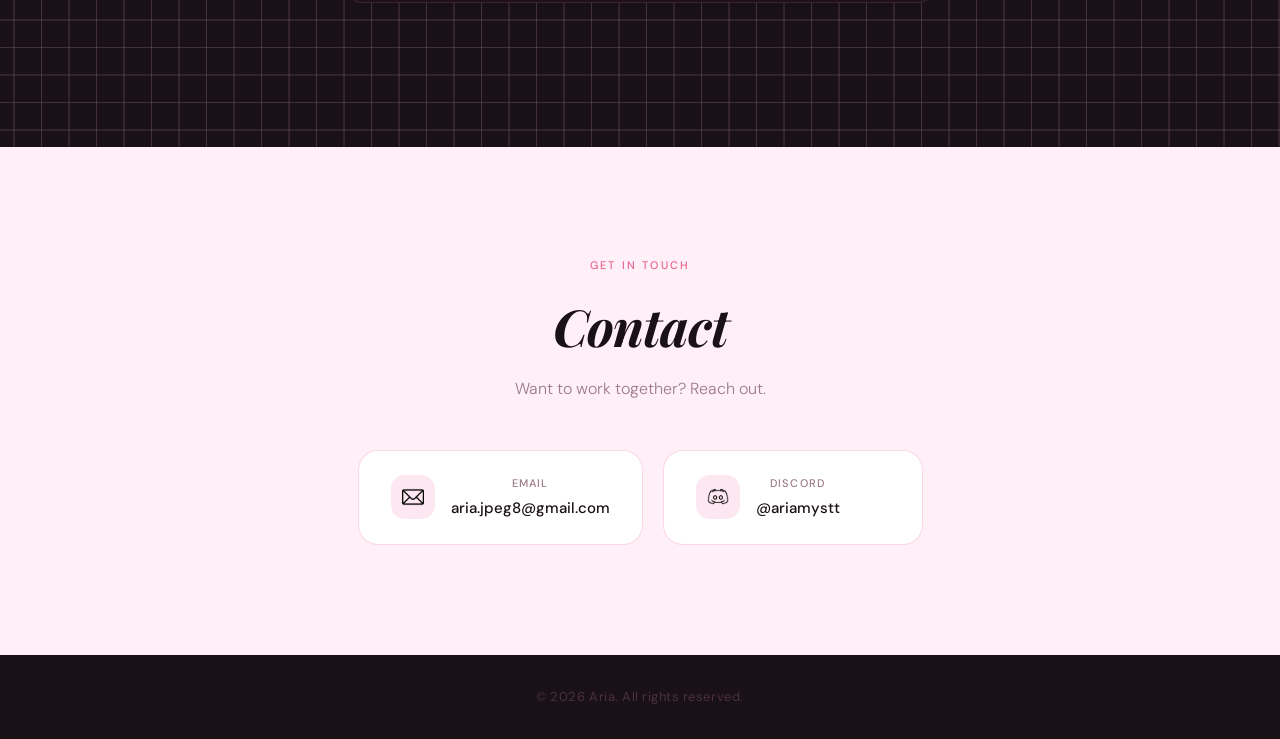
==== commit 5337b26f: "Add new video card for personal project in index.html" ====
--- a/index.html
+++ b/index.html
@@ -113,6 +113,14 @@
           <div class="date">12/01/25</div>
           <div class="desc">Ethera's RLCS Roster Showcase</div>
         </div>
+        
+        <div class="video-card">
+          <video width="288" height="512" controls>
+            <source src="https://github.com/AriaMystt/Editing-Portfolio/raw/refs/heads/main/resources/rl-vids/personal/18-02-2026.mp4">
+          </video>
+          <div class="date">18/02/26</div>
+          <div class="desc">I'm doing my things!</div>
+        </div>
 
         <div class="video-card">
           <iframe width="560" height="315" src="https://www.youtube-nocookie.com/embed/_9OwTbi3t78?si=dt-7EjVFsHb7SFbk" title="YouTube video player" frameborder="0" allow="accelerometer; autoplay; clipboard-write; encrypted-media; gyroscope; picture-in-picture; web-share" referrerpolicy="strict-origin-when-cross-origin" allowfullscreen></iframe>
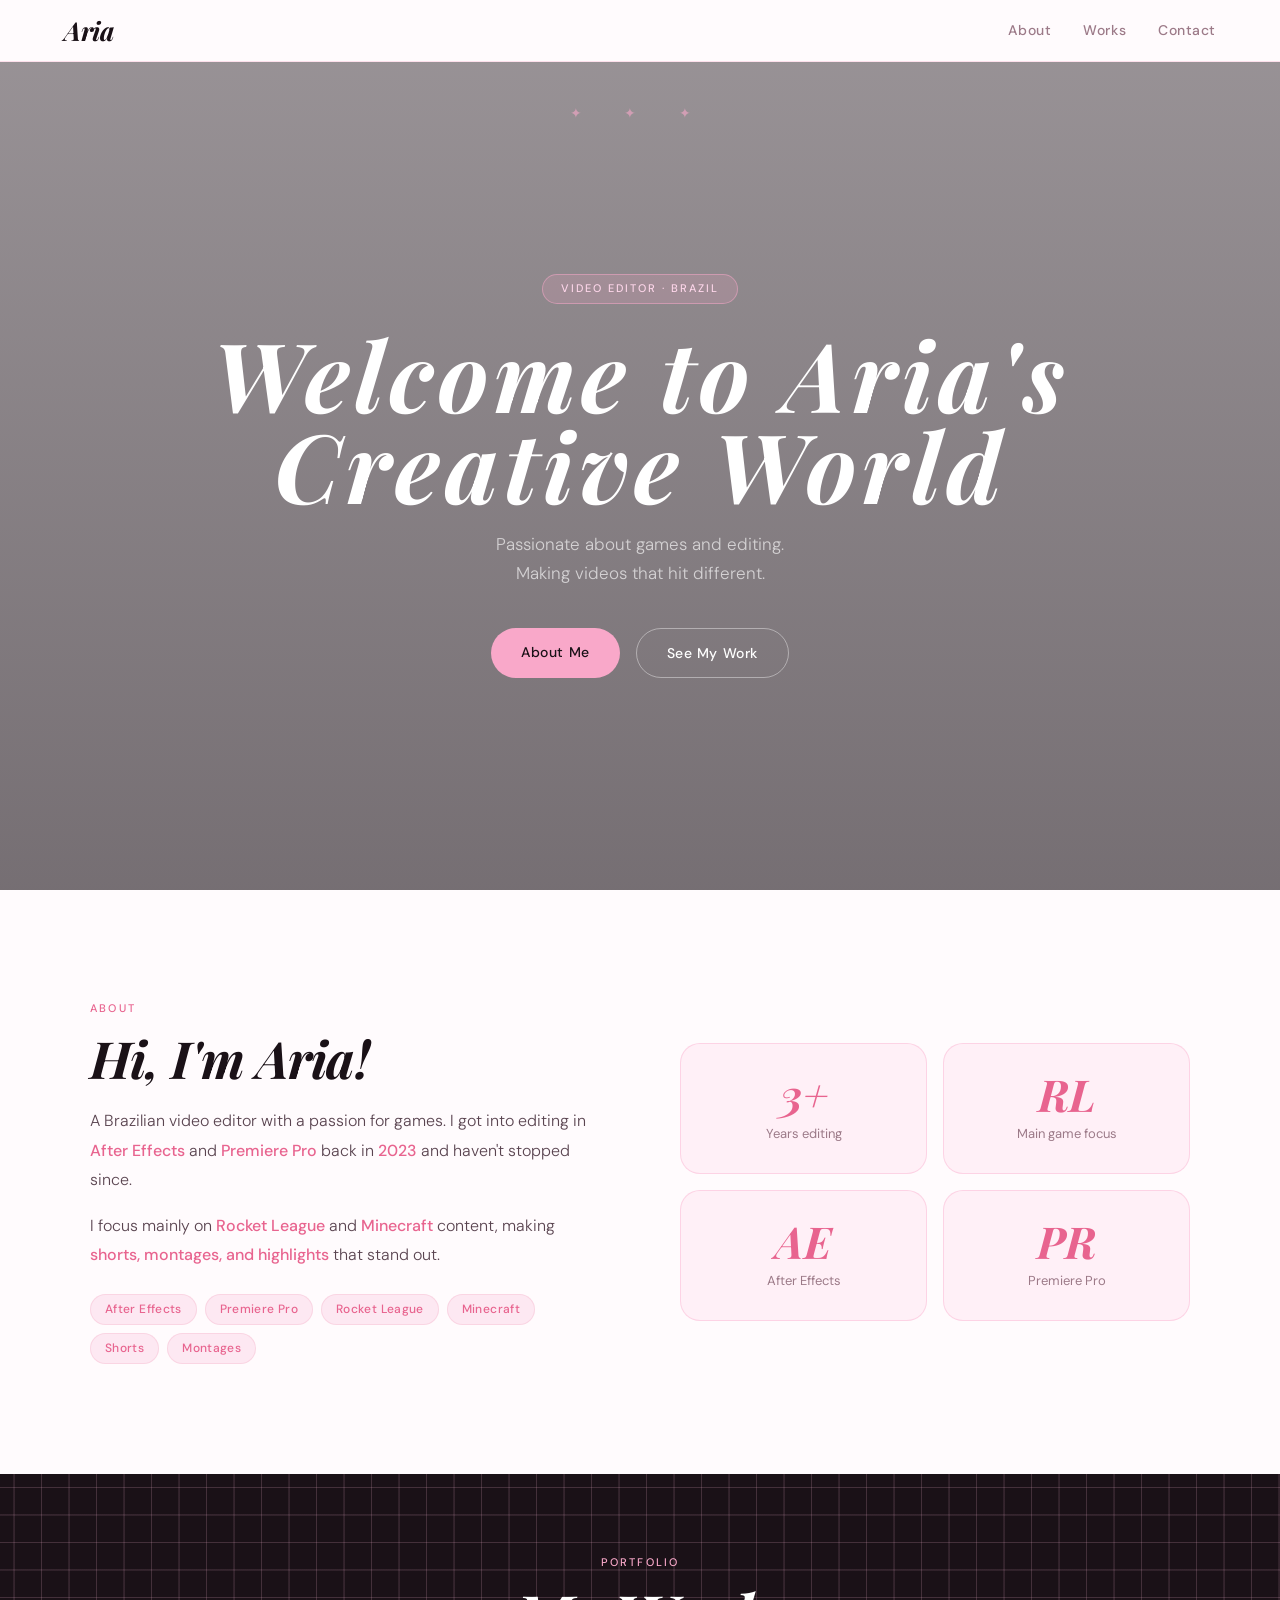
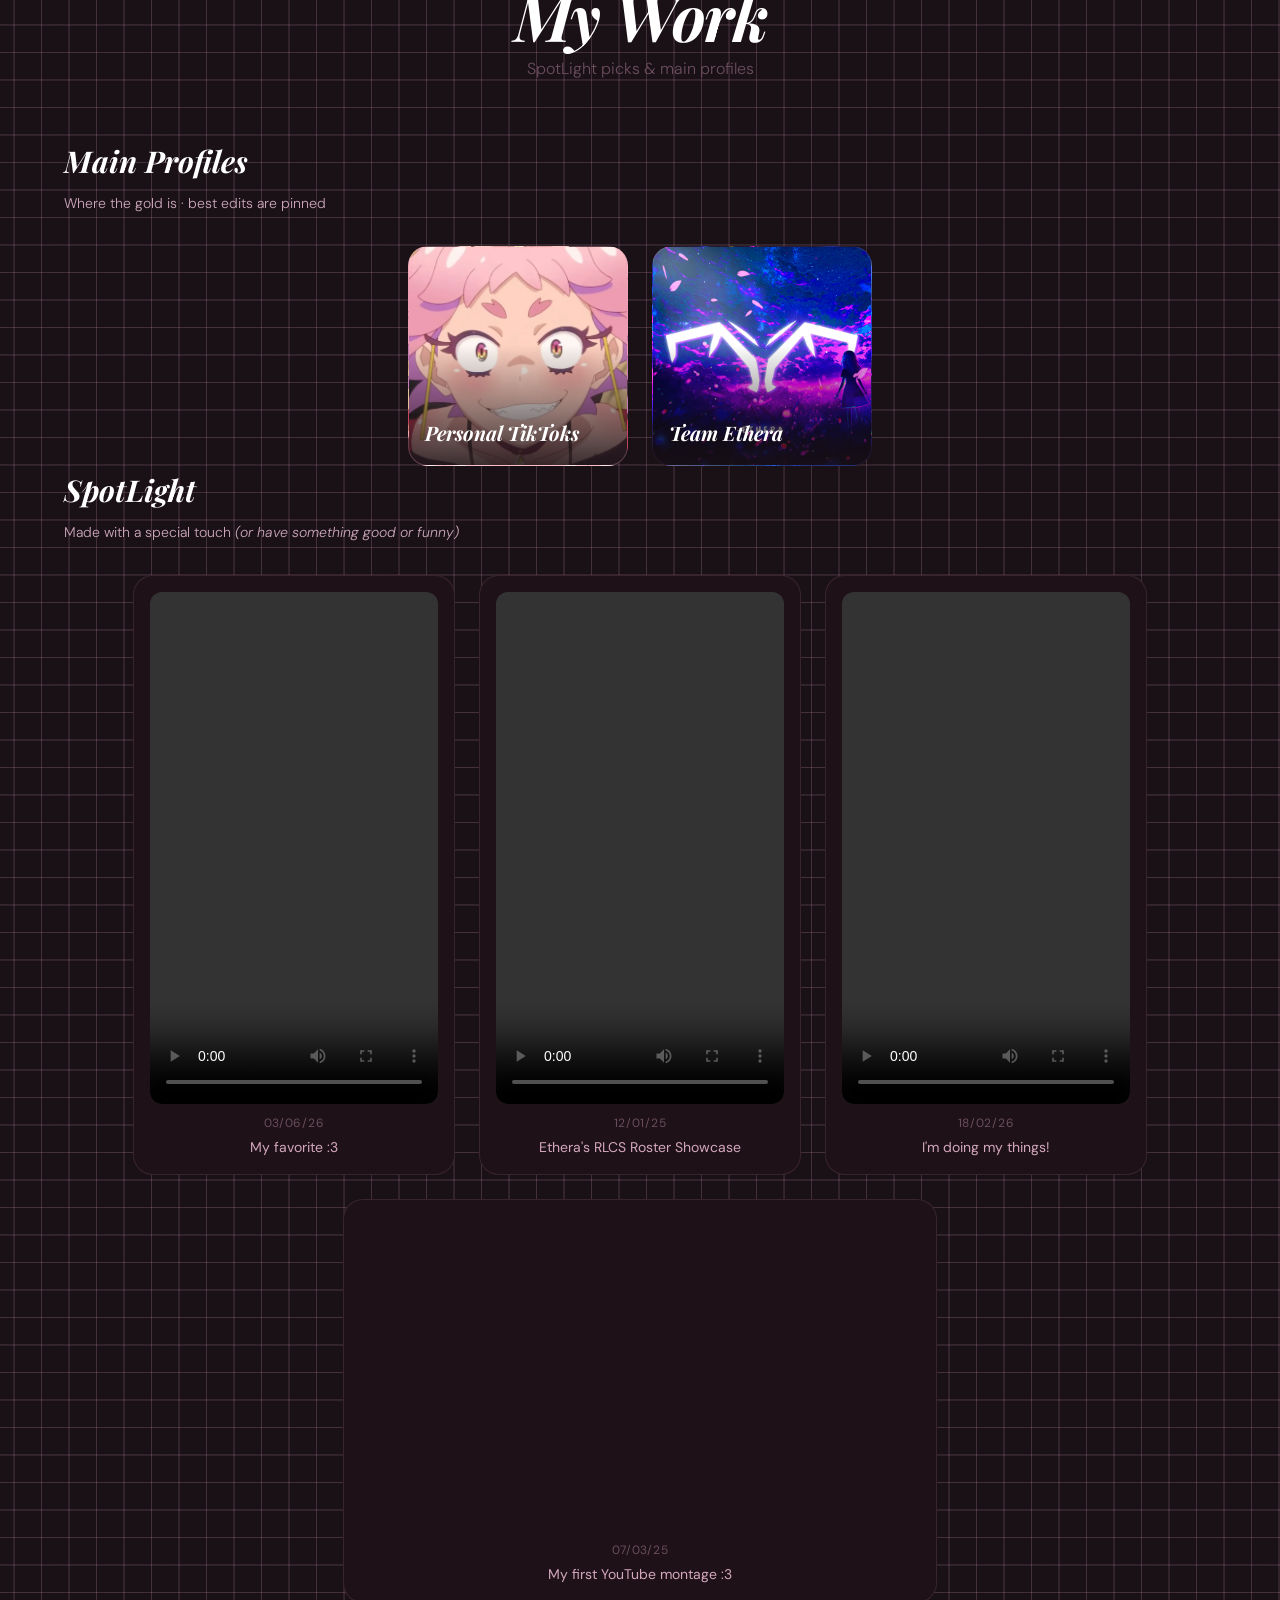
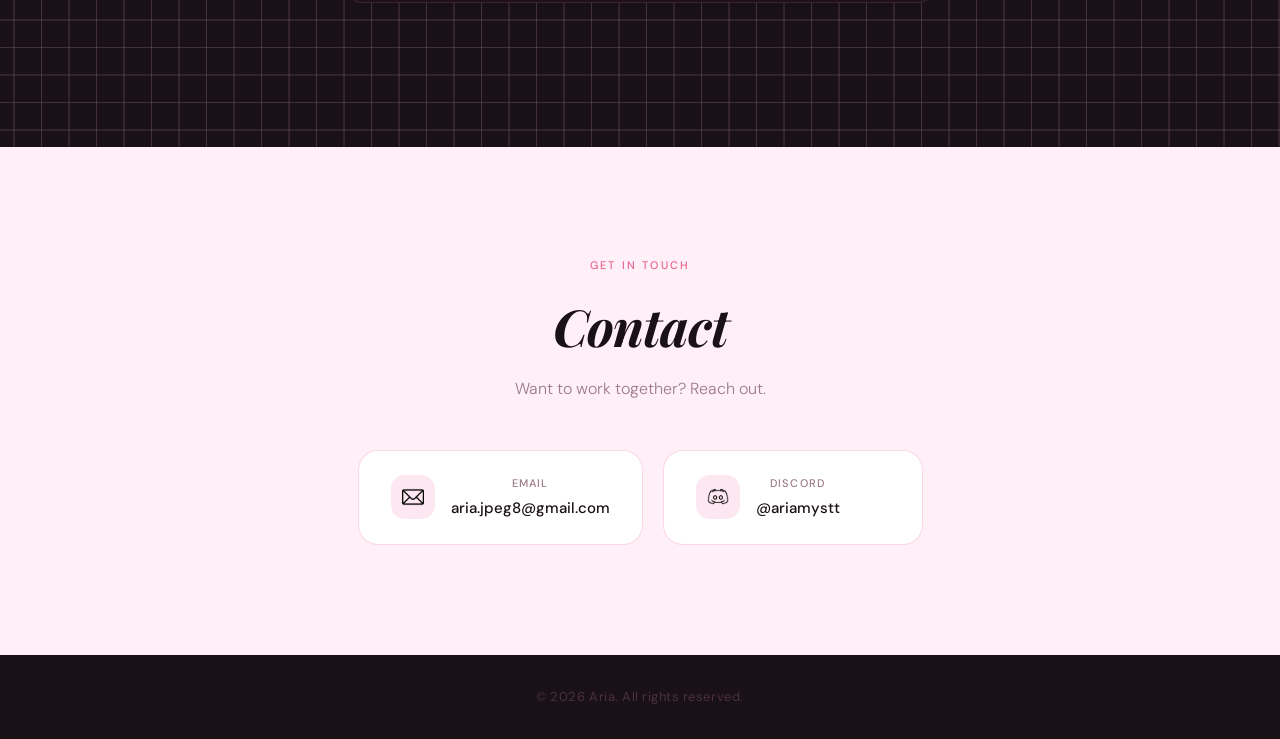
==== commit aac8f507: "Update hero section title and adjust styles for better layout" ====
--- a/index.html
+++ b/index.html
@@ -23,7 +23,7 @@
   <section id="hero">
     <div class="hero-content">
       <span class="hero-eyebrow">Video Editor · Brazil</span>
-      <h1>Creative<br><em>World</em></h1>
+      <h1>Welcome to Aria's<br><em>Creative World</em></h1>
       <p>Passionate about games and editing.<br>Making videos that hit different.</p>
       <div class="hero-btns">
         <a href="#about" class="btn-primary">About Me</a>
@@ -113,7 +113,7 @@
           <div class="date">12/01/25</div>
           <div class="desc">Ethera's RLCS Roster Showcase</div>
         </div>
-        
+
         <div class="video-card">
           <video width="288" height="512" controls>
             <source src="https://github.com/AriaMystt/Editing-Portfolio/raw/refs/heads/main/resources/rl-vids/personal/18-02-2026.mp4">
--- a/styles.css
+++ b/styles.css
@@ -99,7 +99,7 @@
 .hero-content{
   position:relative;
   z-index:1;
-  max-width:780px;
+  max-width:1280px;
   padding:2rem;
 }
 
@@ -125,7 +125,7 @@
   color:#fff;
   line-height:.95;
   margin-bottom:1.25rem;
-  letter-spacing:-2px;
+  letter-spacing:5px;
 }
 
 .hero-content p{
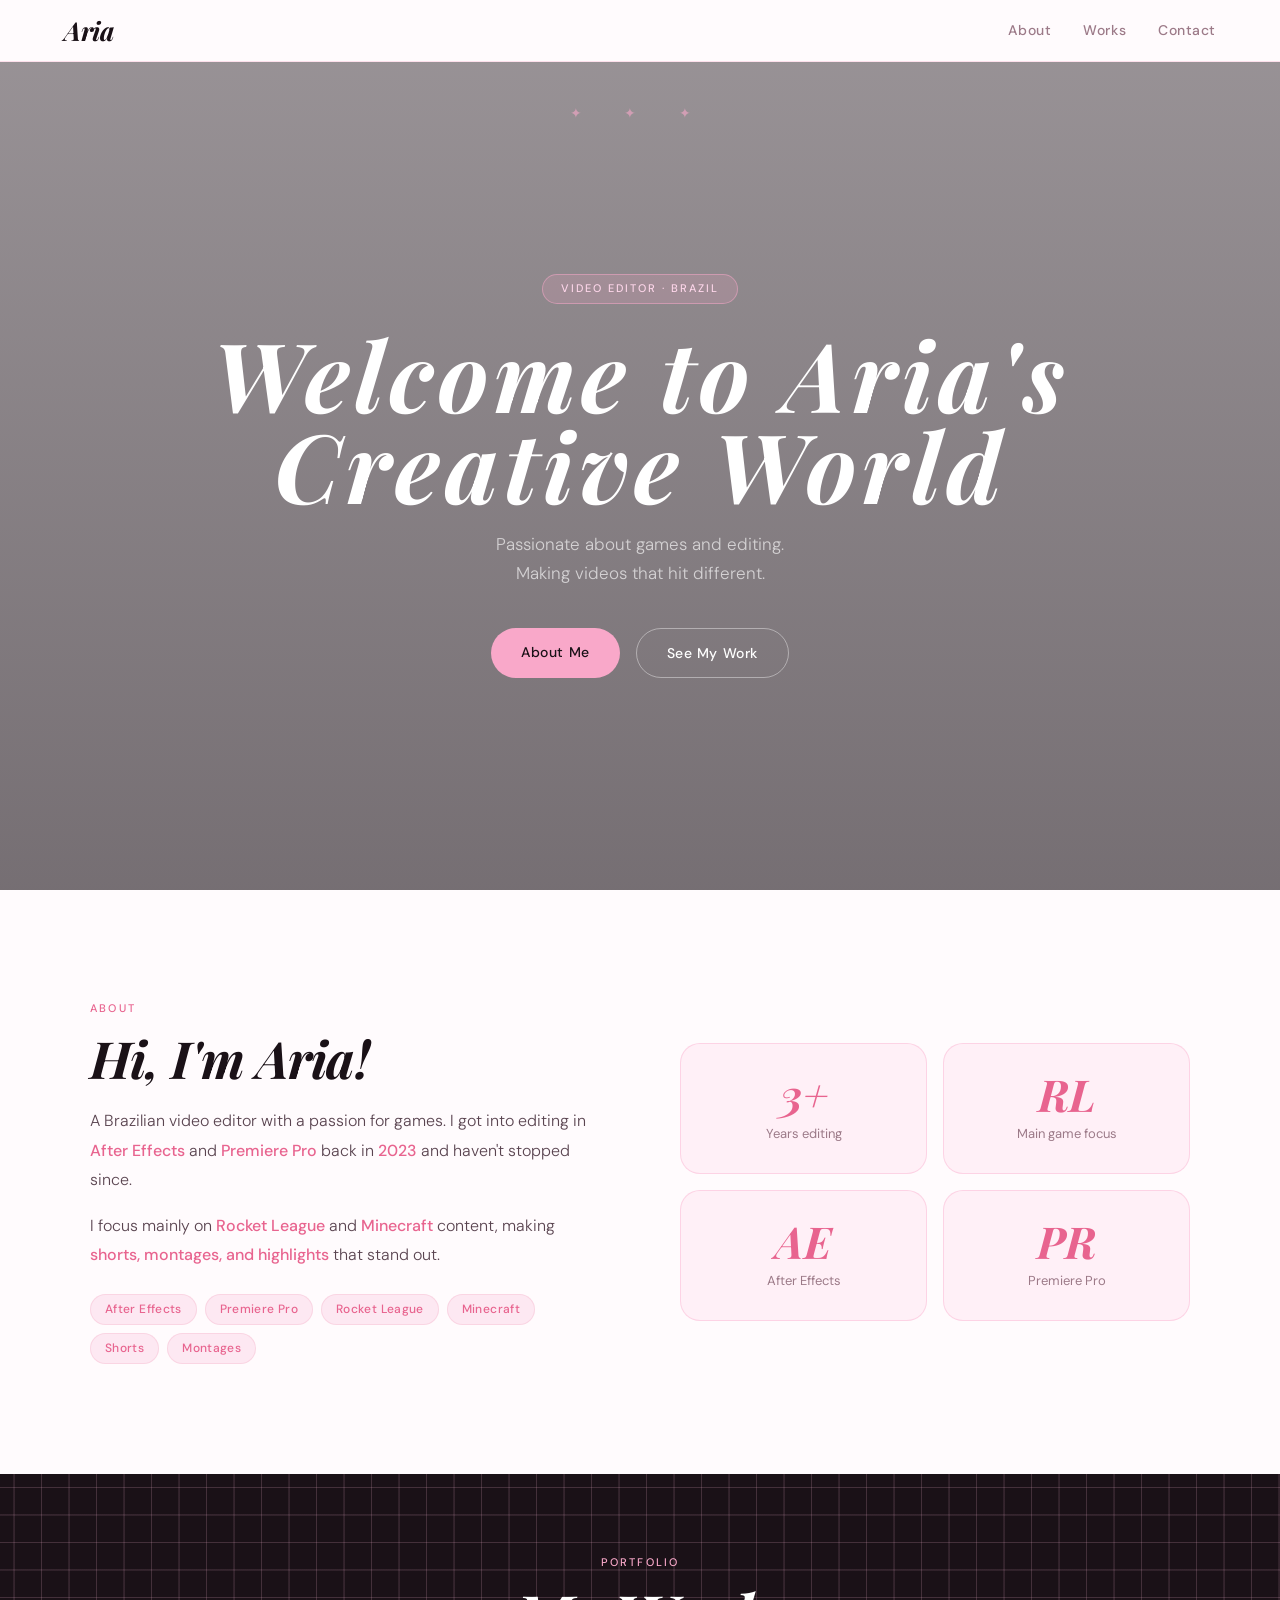
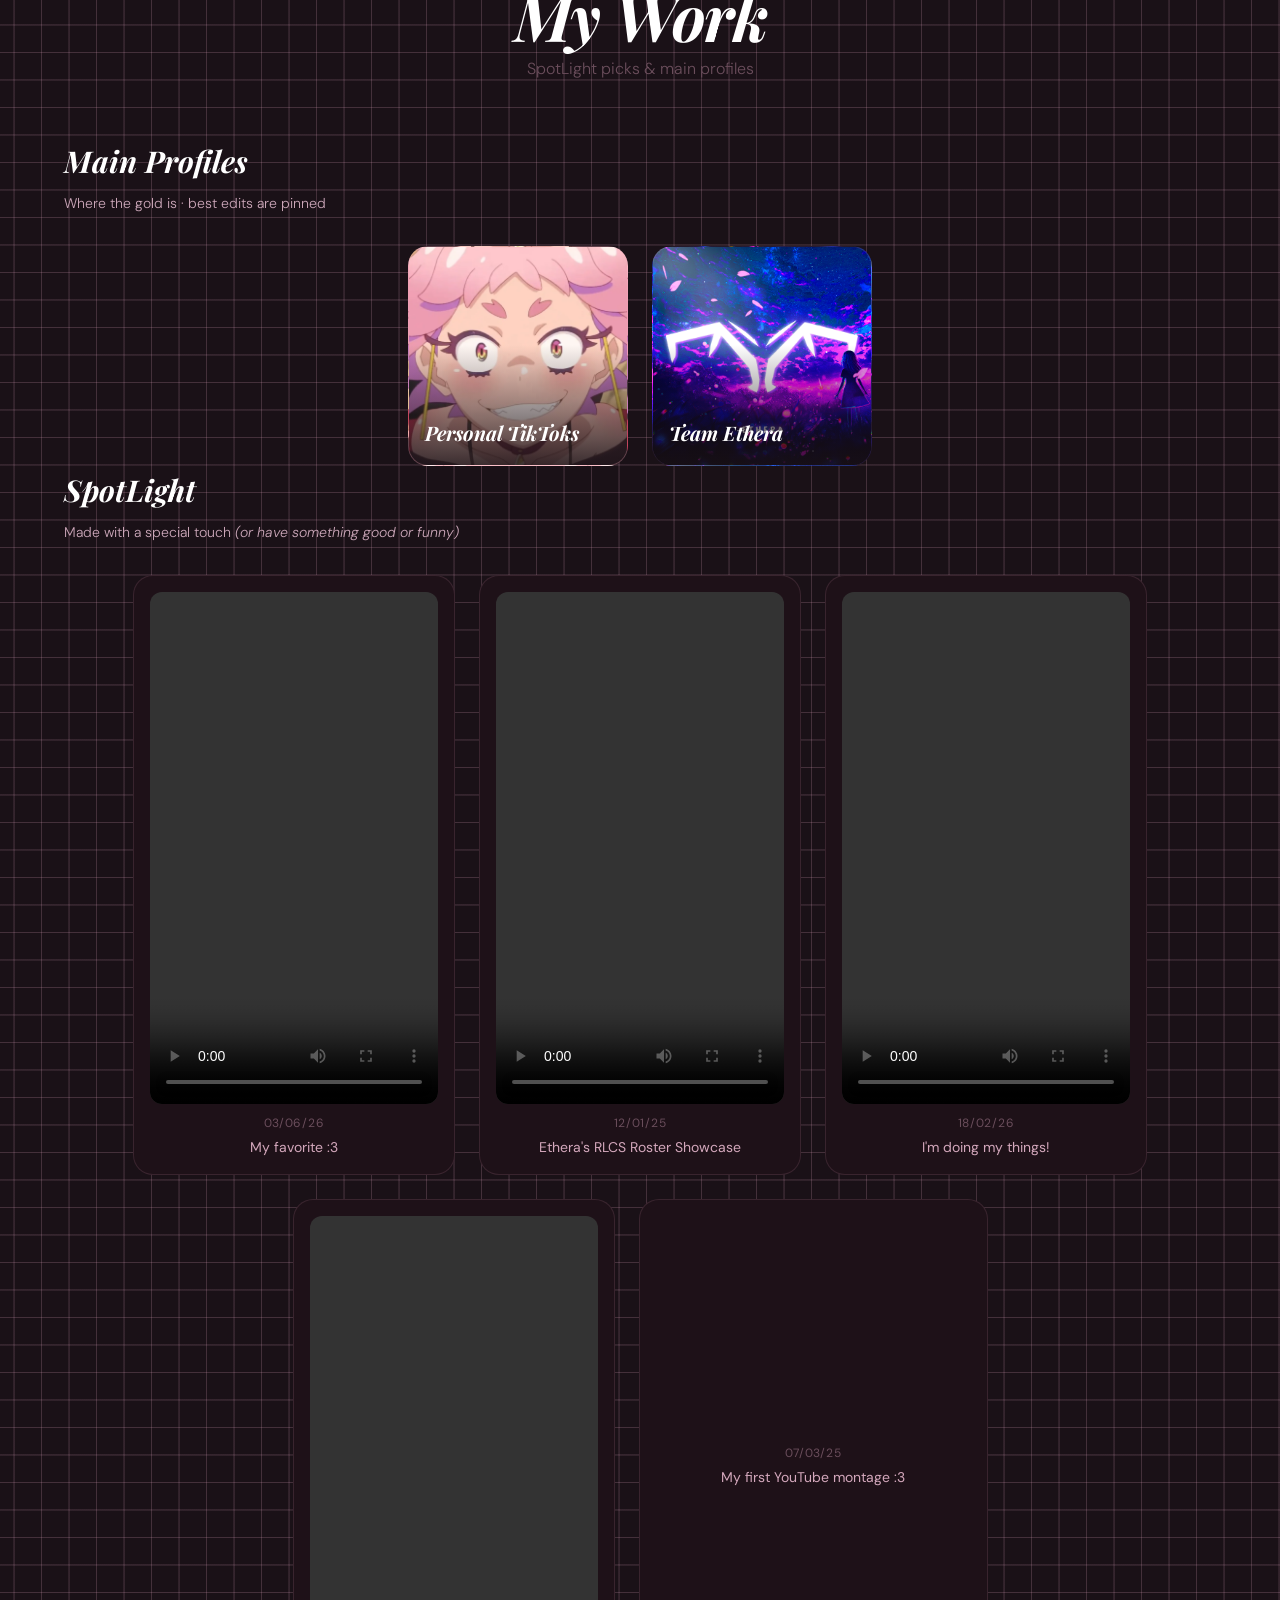
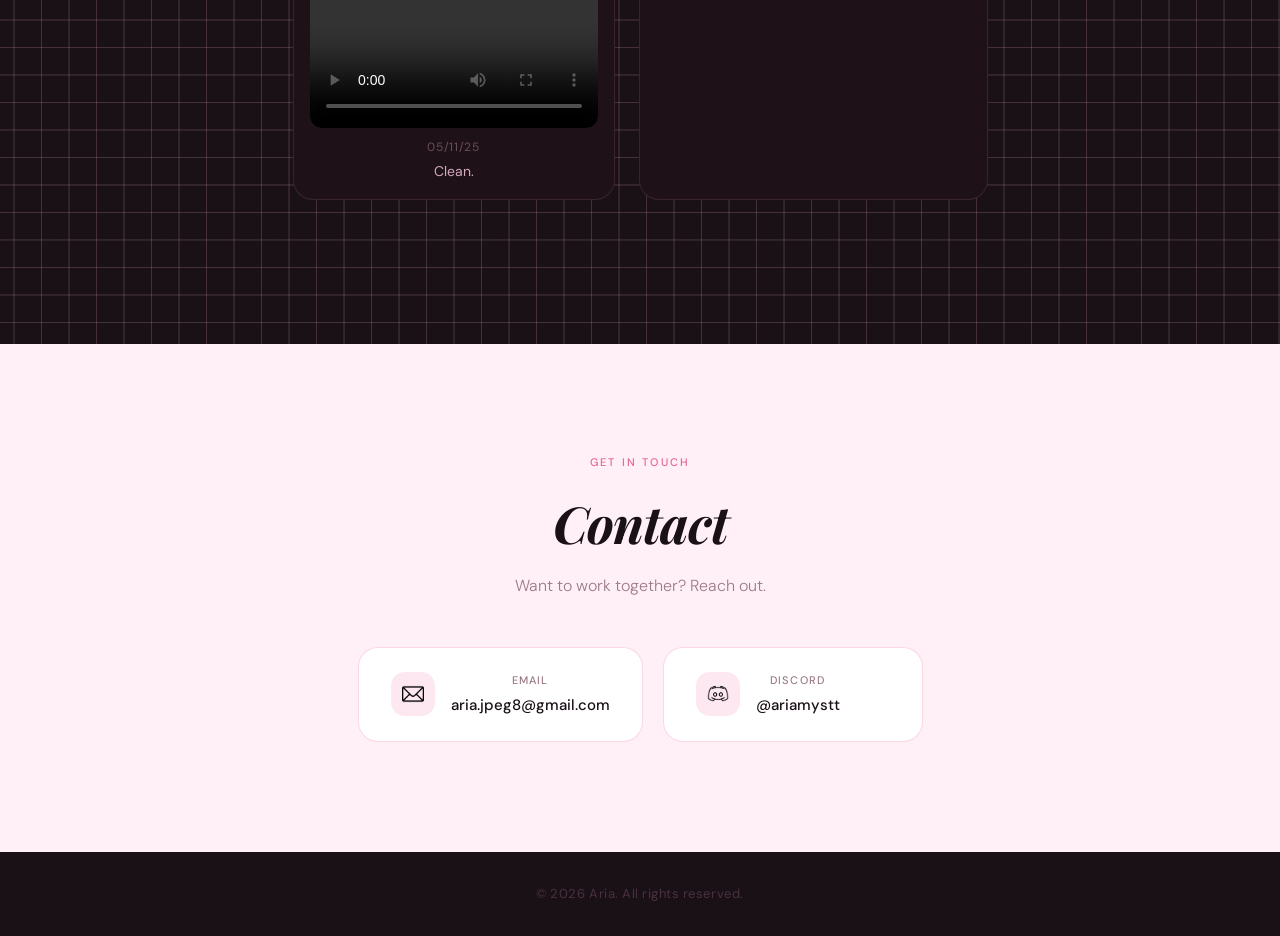
==== commit c3a05565: "Implement structural updates and optimizations across multiple modules" ====
--- a/index.html
+++ b/index.html
@@ -84,10 +84,10 @@
       <div class="profiles-title"><em>Main Profiles</em></div>
       <div class="profiles-sub">Where the gold is · best edits are pinned</div>
       <div class="profiles-row">
-        <a href="works/rl/personal.html" class="profile-btn" style="background-image:url(images/pfp.png)">
+        <a href="works/rl/personal" class="profile-btn" style="background-image:url(images/pfp.png)">
           <span class="profile-label">Personal TikToks</span>
         </a>
-        <a href="works/rl/ethera.html" class="profile-btn" style="background-image:url(images/ethera_icon.png)">
+        <a href="works/rl/ethera" class="profile-btn" style="background-image:url(images/ethera_icon.png)">
           <span class="profile-label">Team Ethera</span>
         </a>
       </div>
@@ -123,7 +123,15 @@
         </div>
 
         <div class="video-card">
-          <iframe width="560" height="315" src="https://www.youtube-nocookie.com/embed/_9OwTbi3t78?si=dt-7EjVFsHb7SFbk" title="YouTube video player" frameborder="0" allow="accelerometer; autoplay; clipboard-write; encrypted-media; gyroscope; picture-in-picture; web-share" referrerpolicy="strict-origin-when-cross-origin" allowfullscreen></iframe>
+          <video width="288" height="512" controls>
+            <source src="https://github.com/AriaMystt/Editing-Portfolio/raw/refs/heads/main/resources/rl-vids/personal/05-11-2025.mp4">
+          </video>
+          <div class="date">05/11/25</div>
+          <div class="desc">Clean.</div>
+        </div>
+
+        <div class="video-card">
+          <iframe width="315" height="218" src="https://www.youtube-nocookie.com/embed/_9OwTbi3t78?si=dt-7EjVFsHb7SFbk" title="YouTube video player" frameborder="0" allow="accelerometer; autoplay; clipboard-write; encrypted-media; gyroscope; picture-in-picture; web-share" referrerpolicy="strict-origin-when-cross-origin" allowfullscreen></iframe>
           <div class="date">07/03/25</div>
           <div class="desc">My first YouTube montage :3</div>
         </div>
